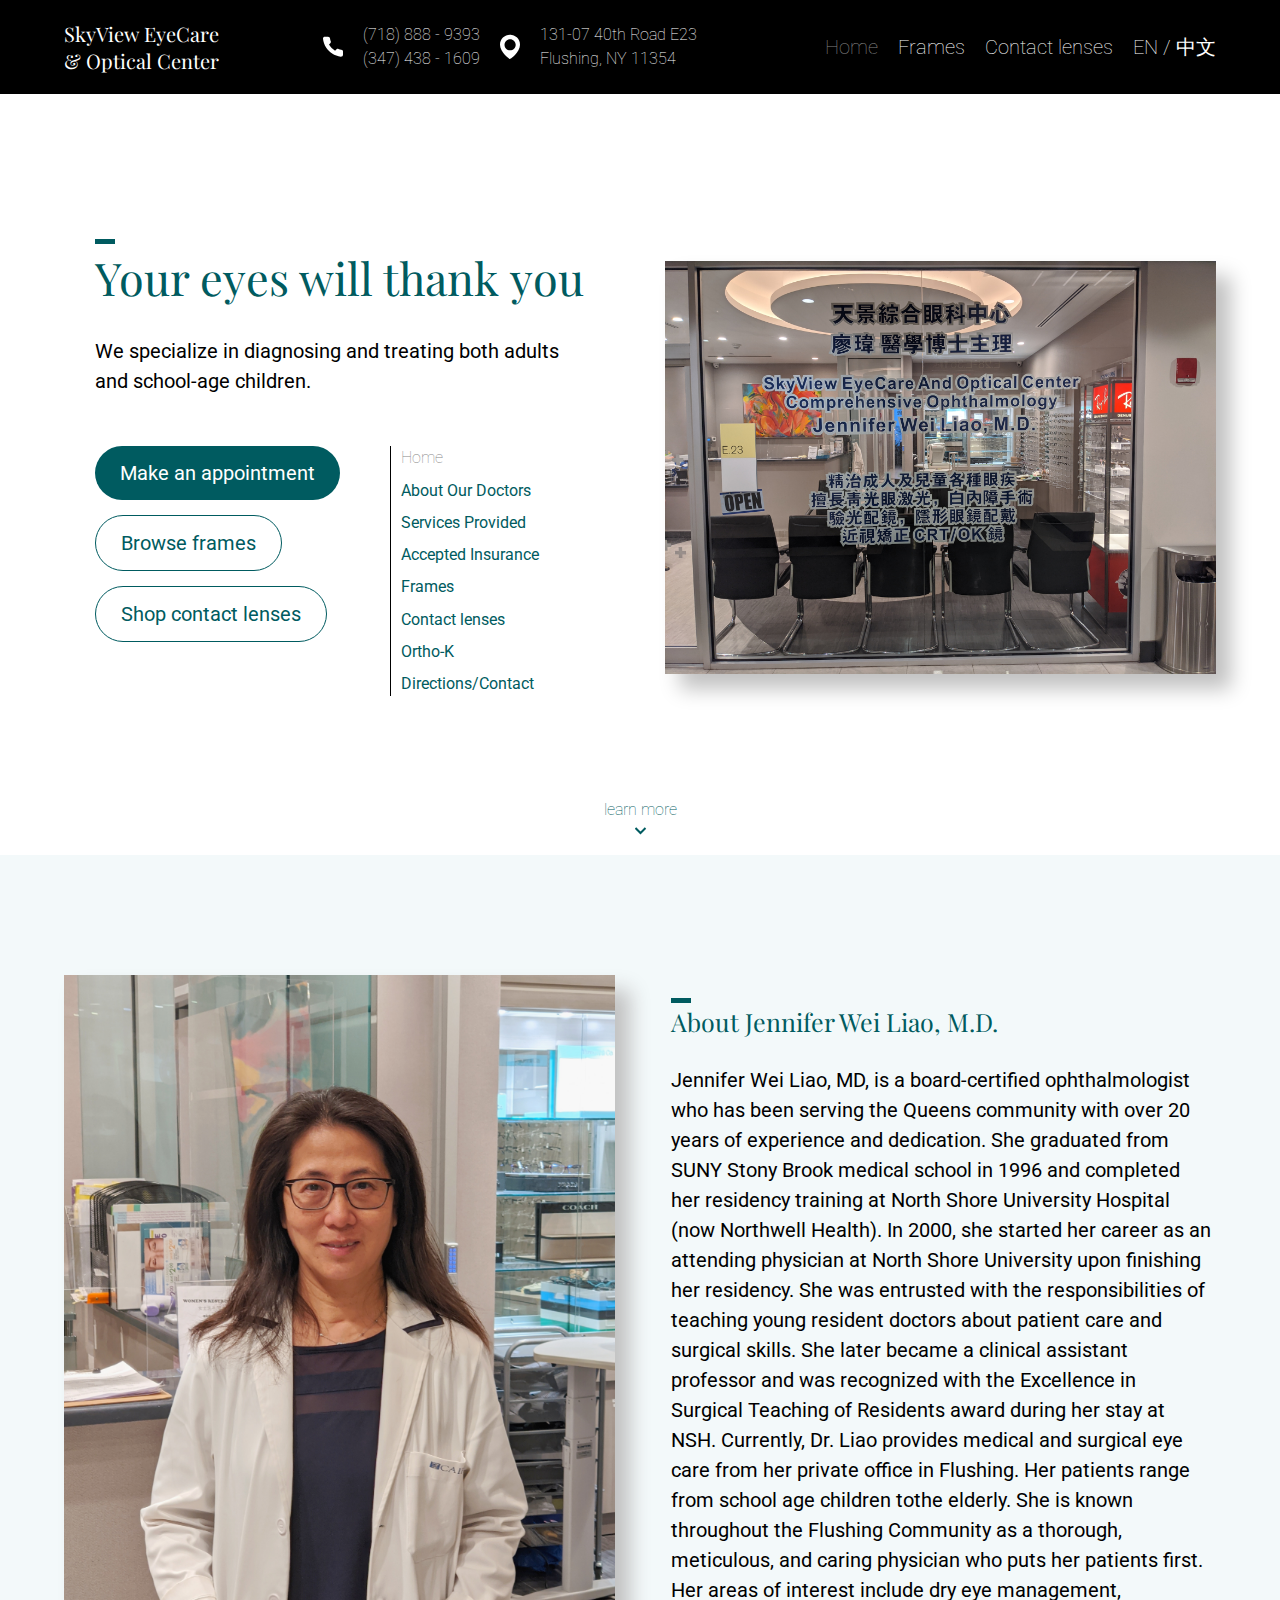
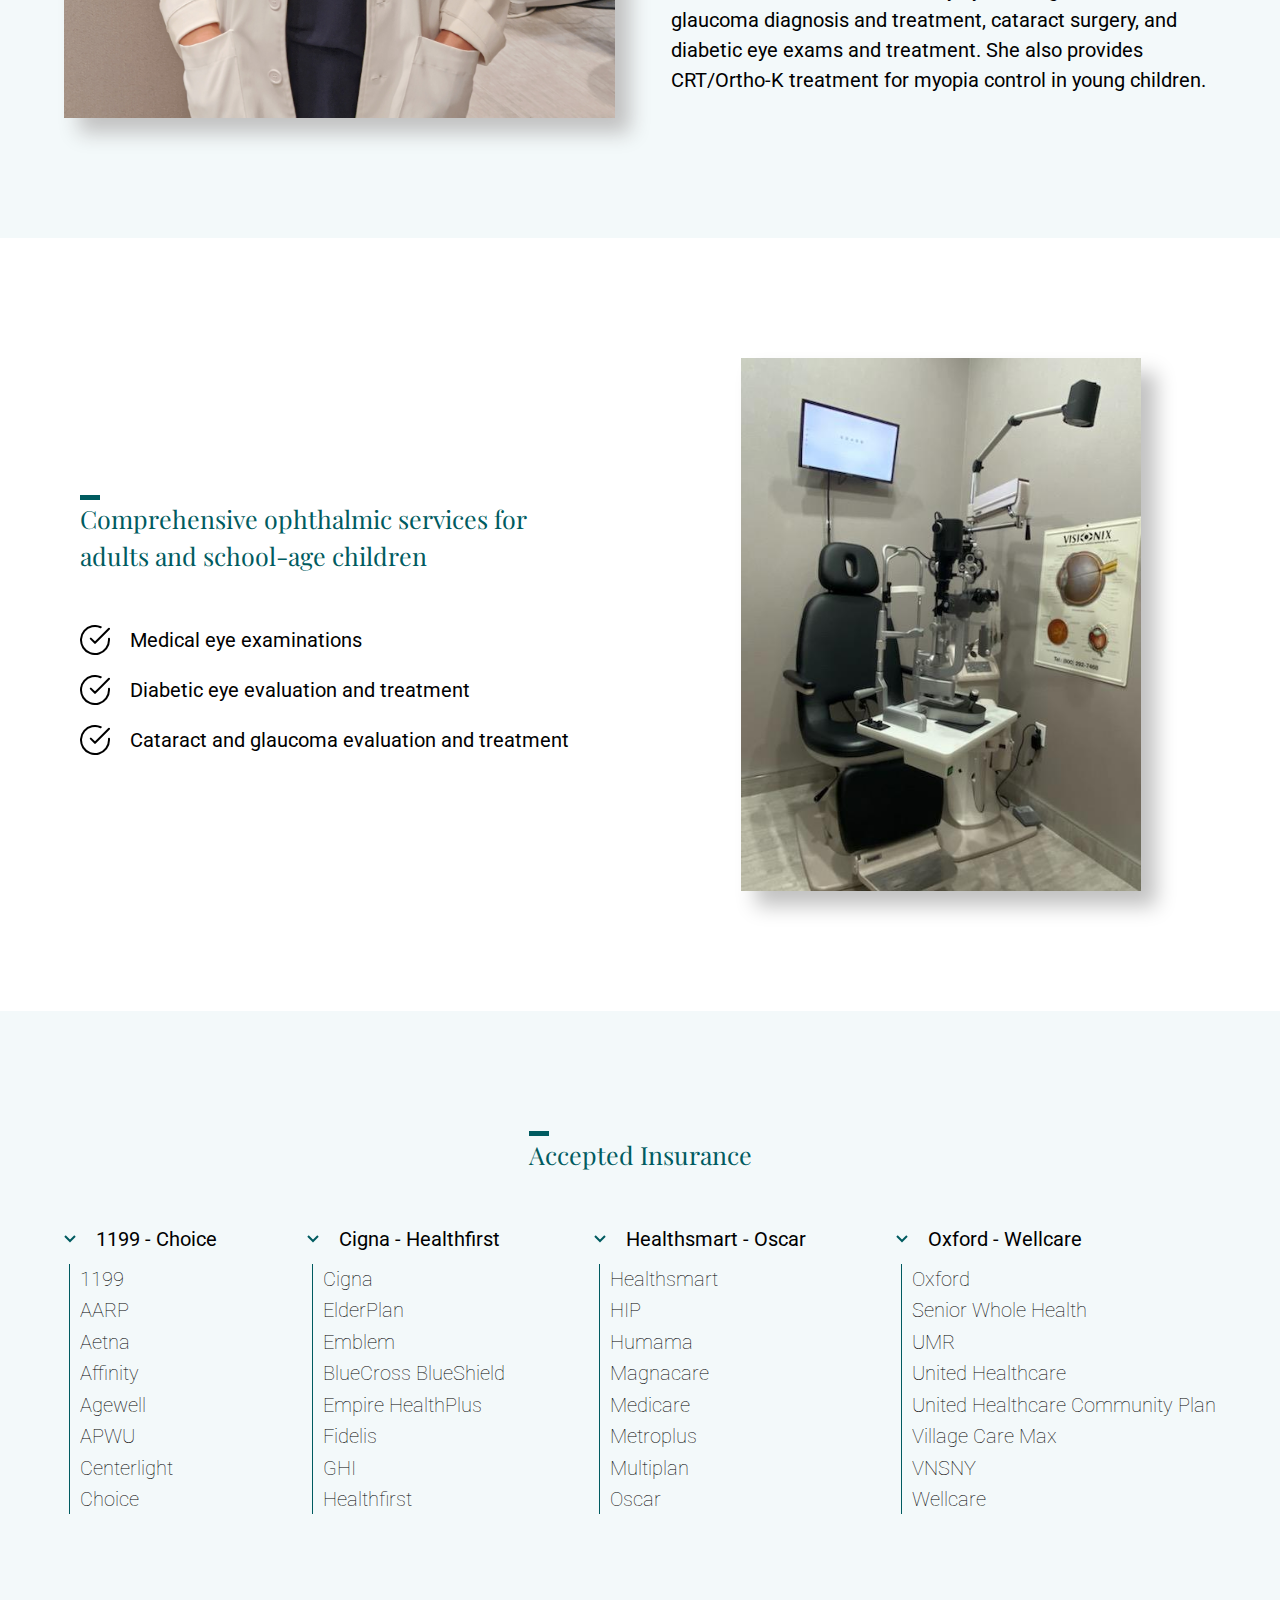
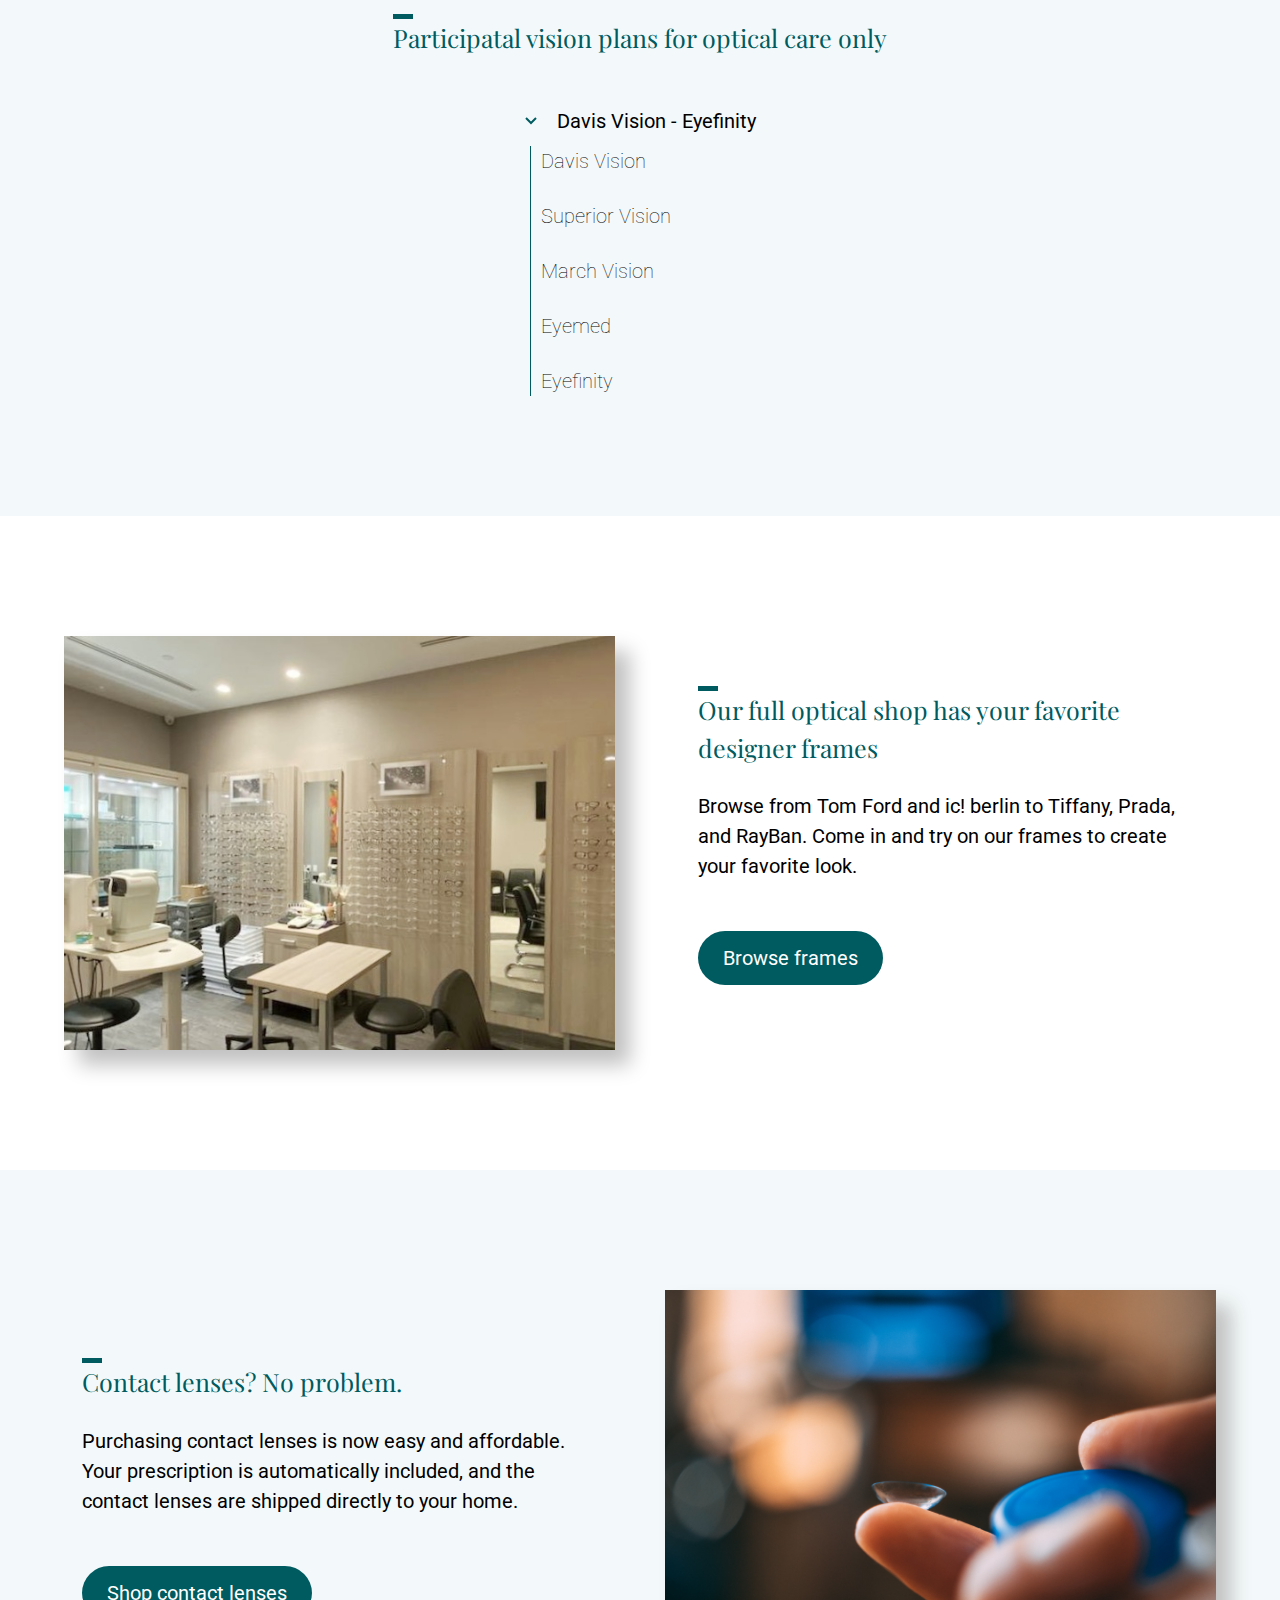
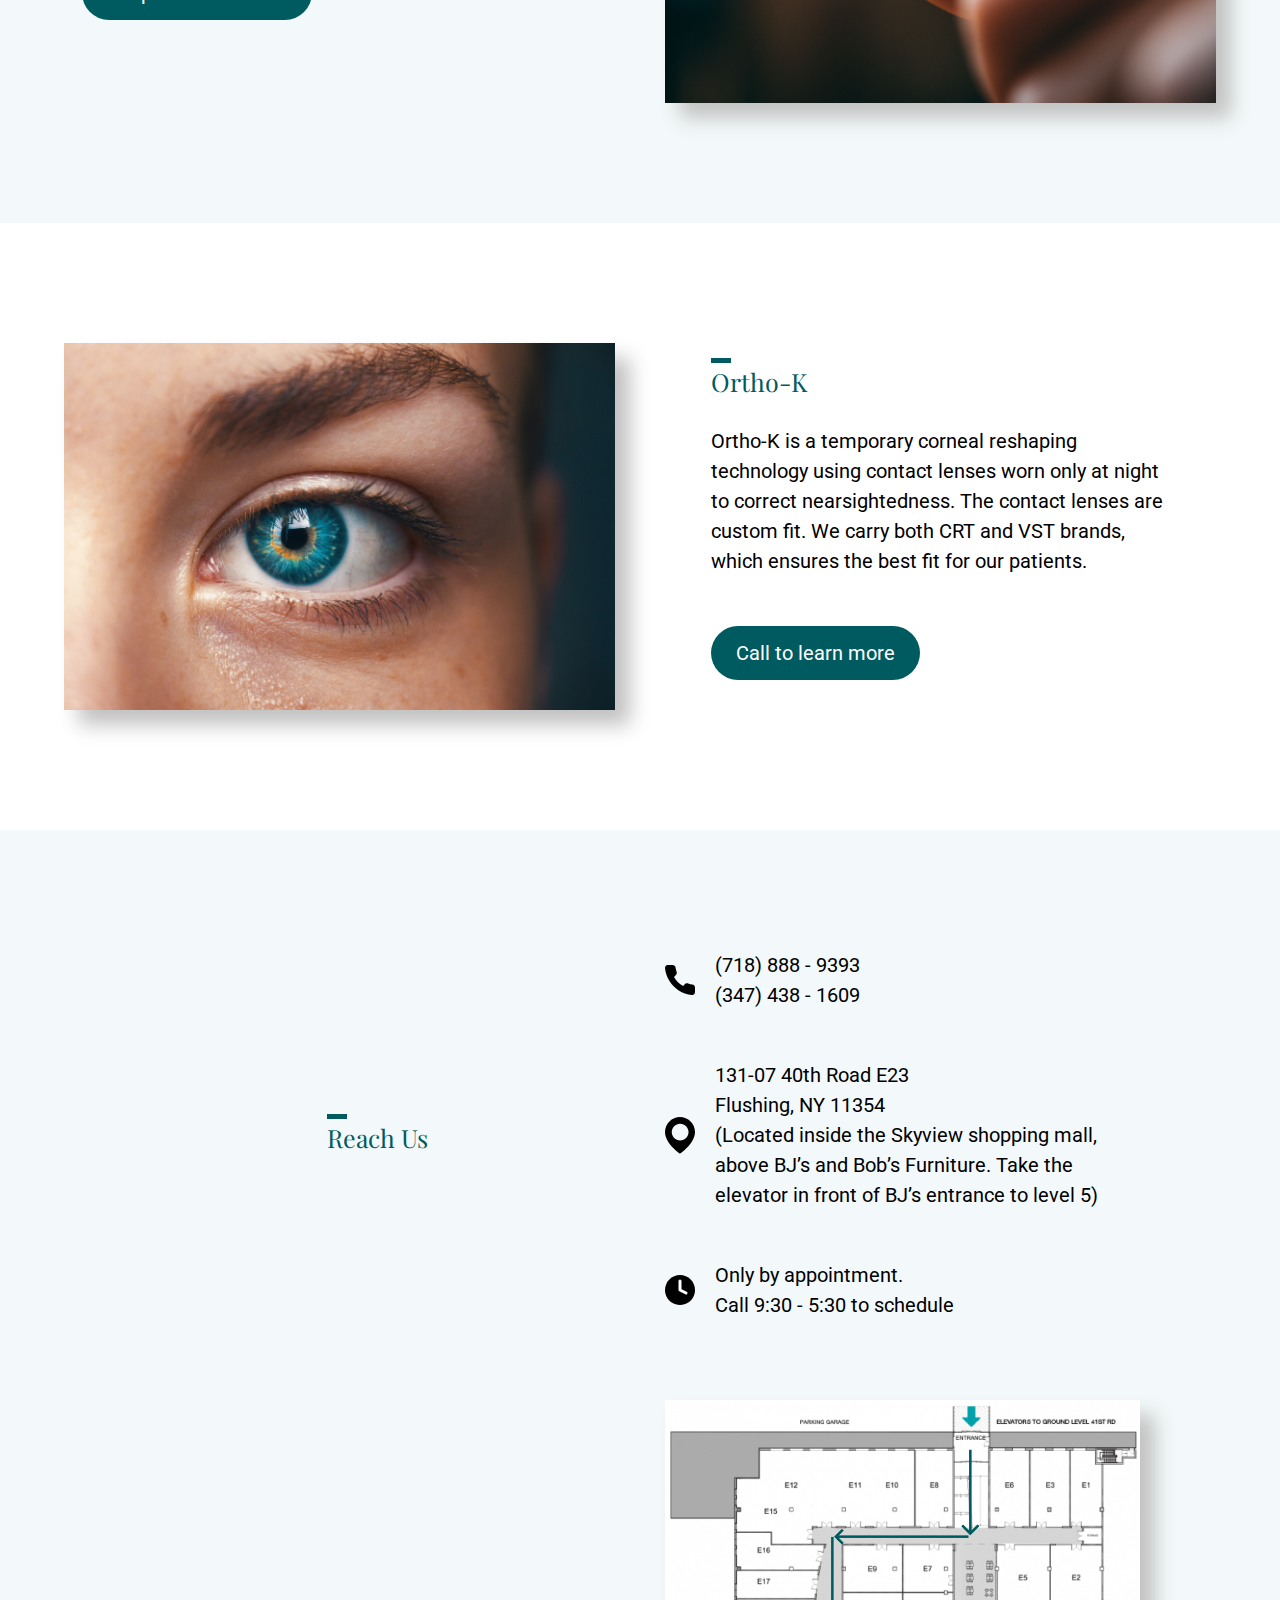
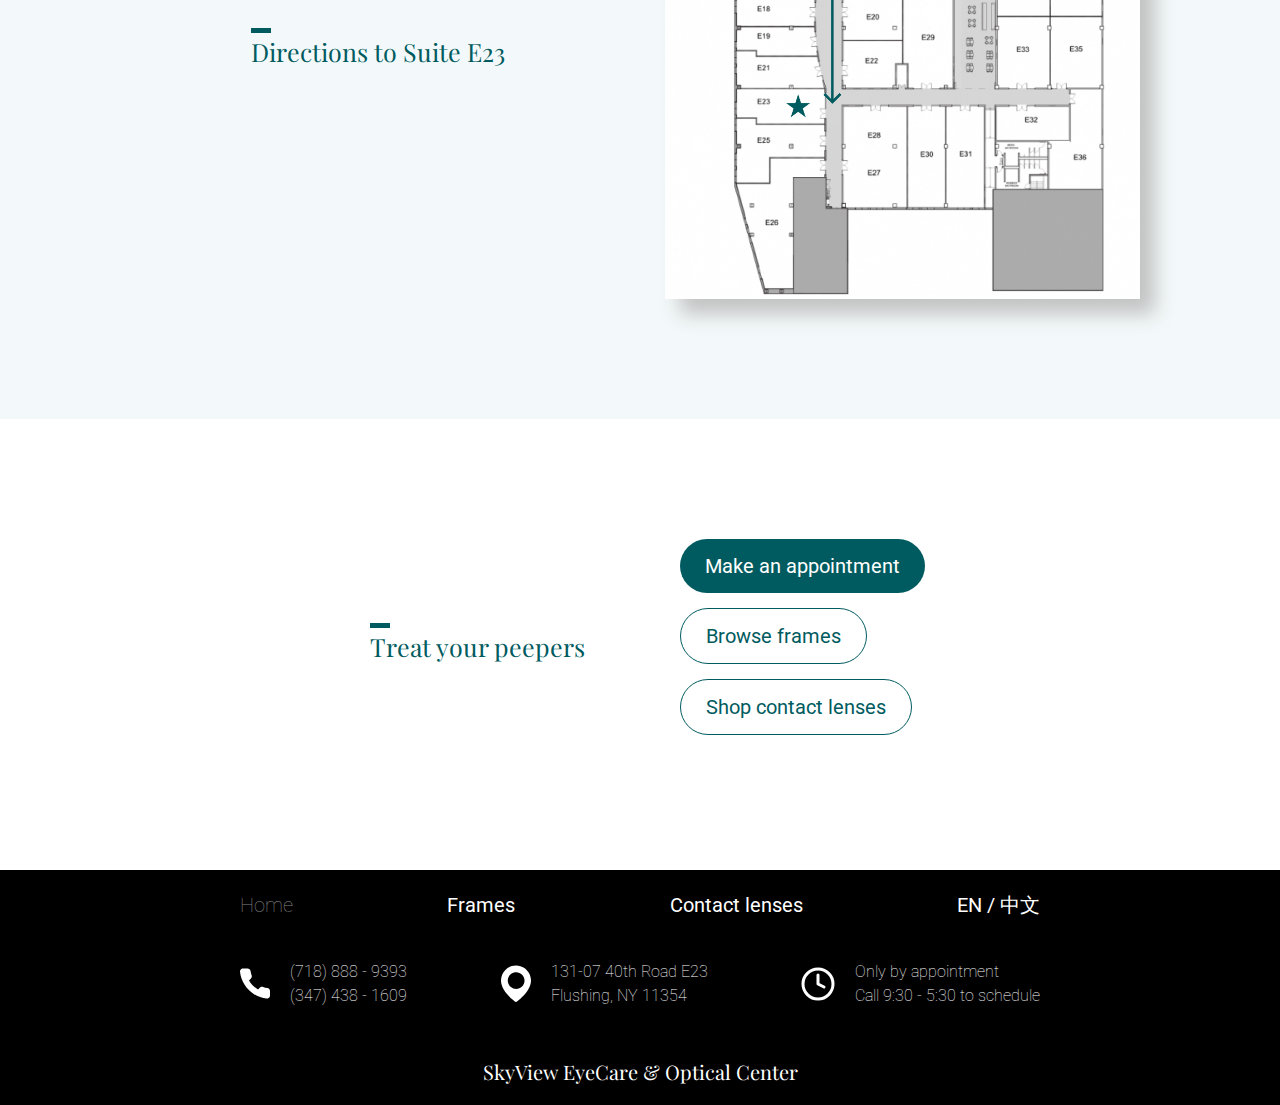
==== index.html @ 1e3073ca "added frames page" ====
<!DOCTYPE html>
<html lang="en" dir="ltr">

<head>
  <meta charset="utf-8">
  <meta name="viewport" content="width=device-width, initial-scale=1.0, shrink-to-fit=no">
  <meta name="format-detection" content="telephone=no">
  <link href="styles.css" rel="stylesheet" type="text/css">
  <link href="index.css" rel="stylesheet" type="text/css">
  <script src="app.js" defer></script>
  <title>SkyView EyeCare & Optical Center - Home</title>
</head>

<body>
  <header>
    <div class="content">
      <a href="index.html" class="logo">SkyView&nbsp;EyeCare &&nbsp;Optical&nbsp;Center</a>
      <div class="burger">
        <div class="line1"></div>
        <div class="line2"></div>
      </div>
      <div class="info">
        <div class="tiny">
          <img src="res/phone_light.svg">
          (718) 888 - 9393<br>(347) 438 - 1609
        </div>
        <div class="tiny">
          <img src="res/location_light.svg">
          131-07 40th Road E23<br>Flushing, NY 11354
        </div>
      </div>
      <nav>
        <a href="#home" class="small active">Home</a>
        <a href="frames.html" class="small">Frames</a>
        <a href="#contactlenses" class="small">Contact lenses</a>
        <a href="#" class="small"><span>EN</span> / <span>中文</span></a>
      </nav>
    </div>
  </header>
  <div class="stretch-wrapper">
    <main>
      <section id="home">
        <div class="content order1">
          <div class="text-content">
            <div class="title large">Your eyes will thank&nbsp;you</div>
            <p class="blurb small">
              We specialize in diagnosing and treating
              both adults and school-age&nbsp;children.
            </p>
            <div class="home-temp-nav-group">
              <div class="btn-group">
                <a href="#" class="dark-btn">Make an appointment</a>
                <a href="#" class="light-btn">Browse frames</a>
                <a href="#" class="light-btn">Shop contact lenses</a>
              </div>
              <aside>
                <div class="aside-links">
                  <a class="tiny active" href="#home">Home</a>
                  <a class="tiny" href="#about">About Our Doctors</a>
                  <a class="tiny" href="#services">Services Provided</a>
                  <a class="tiny" href="#insurance">Accepted Insurance</a>
                  <a class="tiny" href="#frames">Frames</a>
                  <a class="tiny" href="#contactlenses">Contact lenses</a>
                  <a class="tiny" href="#orthok">Ortho-K</a>
                  <a class="tiny" href="#directions">Directions/Contact</a>
                </div>
              </aside>
            </div>
          </div>
          <div class="view-content">
            <img src="res/officefront.jpg" alt="Outside window of office">
          </div>
          <a class="learnmore tiny" href="#about">
            learn more
            <img src="res/downarrow.svg">
          </a>
        </div>
      </section>
      <section id="about">
        <div class="content order2">
          <div class="text-content">
            <div class="title medium">About Jennifer Wei Liao, M.D.</div>
            <p class="blurb small">
              Jennifer Wei Liao, MD, is a board-certified ophthalmologist who has been
              serving the Queens community with over 20 years of experience and dedication.
              She graduated from SUNY Stony Brook medical school in 1996 and completed her
              residency training at North Shore University Hospital (now&nbsp;Northwell&nbsp;Health).
              <span>In 2000, she started her career as an attending physician at North Shore University
              upon finishing her residency. She was entrusted with the responsibilities
              of teaching young resident doctors about patient care and surgical skills.
              She later became a clinical assistant professor and was recognized with
              the Excellence in Surgical Teaching of Residents award during her stay at NSH.
              Currently, Dr. Liao provides medical and surgical eye care from her private
              office in Flushing. Her patients range from school age children tothe elderly.
              She is known throughout the Flushing Community as a thorough, meticulous,
              and caring physician who puts her patients first. Her areas of interest
              include dry eye management, glaucoma diagnosis and treatment, cataract surgery,
              and diabetic eye exams and treatment. She also provides CRT/Ortho-K treatment
              for myopia control in young&nbsp;children.</span>
            </p>
            <div class="btn-group">
              <div class="light-btn"><img src="res/downarrow.svg"></div>
            </div>
          </div>
          <div class="view-content">
            <img src="res/drliao.jpeg" alt="">
          </div>
        </div>
      </section>
      <section id="services">
        <div class="content order1">
          <div class="text-content">
            <div class="title medium">
              Comprehensive ophthalmic services for
              adults and school-age children
            </div>
            <div class="blurb">
              <div class="small"><img src="res/check.svg"><span>Medical eye examinations</span></div>
              <div class="small"><img src="res/check.svg"><span>Diabetic eye evaluation and treatment</span></div>
              <div class="small"><img src="res/check.svg"><span>Cataract and glaucoma evaluation and treatment</span></div>
            </div>
          </div>
          <div class="view-content">
            <img src="res/equipment.jpg">
          </div>
        </div>
      </section>
      <section id="insurance">
        <div class="content">
          <div class="title medium">Accepted Insurance</div>
          <div class="insurance-list">
            <div class="insurance-list-entry">
              <div class="small"><img src="res/downarrow.svg">1199 - Choice</div>
              <div class="insurance-list-wrapper">
                <ul>
                  <li class="small">1199</li>
                  <li class="small">AARP</li>
                  <li class="small">Aetna</li>
                  <li class="small">Affinity</li>
                  <li class="small">Agewell</li>
                  <li class="small">APWU</li>
                  <li class="small">Centerlight</li>
                  <li class="small">Choice</li>
                </ul>
              </div>
            </div>
            <div class="insurance-list-entry">
              <div class="small"><img src="res/downarrow.svg">Cigna - Healthfirst</div>
              <div class="insurance-list-wrapper">
                <ul>
                  <li class="small">Cigna</li>
                  <li class="small">ElderPlan</li>
                  <li class="small">Emblem</li>
                  <li class="small">BlueCross BlueShield</li>
                  <li class="small">Empire HealthPlus</li>
                  <li class="small">Fidelis</li>
                  <li class="small">GHI</li>
                  <li class="small">Healthfirst</li>
                </ul>
              </div>
            </div>
            <div class="insurance-list-entry">
              <div class="small"><img src="res/downarrow.svg">Healthsmart - Oscar</div>
              <div class="insurance-list-wrapper">
                <ul>
                  <li class="small">Healthsmart</li>
                  <li class="small">HIP</li>
                  <li class="small">Humama</li>
                  <li class="small">Magnacare</li>
                  <li class="small">Medicare</li>
                  <li class="small">Metroplus</li>
                  <li class="small">Multiplan</li>
                  <li class="small">Oscar</li>
                </ul>
              </div>
            </div>
            <div class="insurance-list-entry">
              <div class="small"><img src="res/downarrow.svg">Oxford - Wellcare</div>
              <div class="insurance-list-wrapper">
                <ul>
                  <li class="small">Oxford</li>
                  <li class="small">Senior Whole Health</li>
                  <li class="small">UMR</li>
                  <li class="small">United Healthcare</li>
                  <li class="small">United Healthcare Community Plan</li>
                  <li class="small">Village Care Max</li>
                  <li class="small">VNSNY</li>
                  <li class="small">Wellcare</li>
                </ul>
              </div>
            </div>
          </div>
          <div class="title medium">Participatal vision plans for optical care only</div>
          <div class="insurance-list optical">
            <div class="insurance-list-entry">
              <div class="small"><img src="res/downarrow.svg">Davis Vision - Eyefinity</div>
              <div class="insurance-list-wrapper">
                <ul>
                  <li class="small">Davis Vision</li>
                  <li class="small">Superior Vision</li>
                  <li class="small">March Vision</li>
                  <li class="small">Eyemed</li>
                  <li class="small">Eyefinity</li>
                </ul>
              </div>
            </div>
          </div>
        </div>
      </section>
      <section id="frames">
        <div class="content order2">
          <div class="text-content">
            <div class="title medium">
              Our full optical shop has your
              favorite designer frames
            </div>
            <p class="blurb small">
              Browse from Tom Ford and ic! berlin to Tiffany,
              Prada, and RayBan. Come in and try on our frames
              to create your favorite&nbsp;look.
            </p>
            <div class="btn-group">
              <div class="dark-btn">Browse frames</div>
            </div>
          </div>
          <div class="view-content">
            <img src="res/frames.jpeg">
          </div>
        </div>
      </section>
      <section id="contactlenses">
        <div class="content order1">
          <div class="text-content">
            <div class="title medium">
              Contact lenses? No problem.
            </div>
            <p class="blurb small">
              Purchasing contact lenses is now easy and affordable.
              Your prescription is automatically included, and the
              contact lenses are shipped directly to your&nbsp;home.
            </p>
            <div class="btn-group">
              <div class="dark-btn">Shop contact lenses</div>
            </div>
          </div>
          <div class="view-content">
            <img src="res/contactlenses.jpg">
          </div>
        </div>
      </section>
      <section id="orthok">
        <div class="content order2">
          <div class="text-content">
            <div class="title medium">Ortho-K</div>
            <p class="blurb small">
              Ortho-K is a temporary corneal reshaping technology
              using contact lenses worn only at night to correct
              nearsightedness. The contact lenses are custom fit.
              We carry both CRT and VST brands, which ensures the
              best fit for our&nbsp;patients.
            </p>
            <div class="btn-group">
              <div class="dark-btn">Call to learn more</div>
            </div>
          </div>
          <div class="view-content">
            <img src="res/orthok.jpg">
          </div>
        </div>
      </section>
      <section id="directions">
        <div class="content order1">
          <div class="text-content">
            <div class="title medium">Reach Us</div>
          </div>
          <div class="view-content">
            <div class="small">
              <img src="res/phone_dark.svg">
              (718) 888 - 9393<br>(347) 438 - 1609
            </div>
            <div class="small">
              <img src="res/location_dark.svg">
              131-07 40th Road E23 <br>
              Flushing, NY 11354 <br>
              (Located inside the Skyview shopping mall,
              above BJ’s and Bob’s Furniture. Take the
              elevator in front of BJ’s entrance to level 5)
            </div>
            <div class="small">
              <img src="res/clock_dark.svg">
                Only by appointment. <br>
                Call 9:30 - 5:30 to schedule
            </div>
          </div>
        </div>
        <div class="content">
          <div class="text-content">
            <div class="title medium">Directions to Suite E23</div>
          </div>
          <div class="view-content">
            <img src="res/directions.jpg">
          </div>
        </div>
      </section>
      <section id="end">
        <div class="content order1">
          <div class="text-content">
            <div class="title medium">Treat your peepers</div>
          </div>
          <div class="view-content">
            <div class="btn-group">
              <a href="#" class="dark-btn">Make an appointment</a>
              <a href="#" class="light-btn">Browse frames</a>
              <a href="#" class="light-btn">Shop contact lenses</a>
            </div>
          </div>
        </div>
      </section>
    </main>
    <footer>
      <div class="content">
        <div class="footer-links">
          <a href="#home" class="small active">Home</a>
          <a href="#frames" class="small">Frames</a>
          <a href="#contactlenses" class="small">Contact lenses</a>
          <a href="#" class="small"><span>EN</span> / <span>中文</span></a>
        </div>
        <div class="footer-info">
          <div class="tiny">
            <img src="res/phone_light.svg">
            (718) 888 - 9393<br>(347) 438 - 1609
          </div>
          <div class="tiny">
            <img src="res/location_light.svg">
            131-07 40th Road E23<br>Flushing, NY 11354
          </div>
          <div class="tiny">
            <img src="res/clock_light.svg">
            Only by appointment<br>Call 9:30 - 5:30 to schedule
          </div>
        </div>
        <a href="index.html" class="logo">SkyView&nbsp;EyeCare &&nbsp;Optical&nbsp;Center</a>
      </div>
    </footer>
  </div>
</body>

</html>
---- styles.css ----
@import url("https://fonts.googleapis.com/css2?family=Playfair+Display&family=Roboto:wght@300;400;500&display=swap");
* {
  margin: 0;
  padding: 0;
  box-sizing: border-box;
}

body,
html {
  width: 100%;
  height: 100%;
  min-width: 100%;
  min-height: 100%;
  scroll-behavior: smooth;
}

body {
  opacity: 0;
}

.stretch-wrapper {
  height: 100%;
  display: grid;
  grid-template-rows: 1fr auto;
}

.large {
  font-family: "Playfair Display", serif;
  font-weight: lighter;
  color: #005B60;
  line-height: 150%;
  font-size: 45px;
}

.medium {
  font-family: "Playfair Display", serif;
  font-weight: lighter;
  color: #005B60;
  line-height: 150%;
  font-size: 25px;
}

.small {
  font-family: "Roboto", sans-serif;
  font-size: 20px;
  font-weight: normal;
  line-height: 150%;
}

.tiny {
  font-family: "Roboto", sans-serif;
  font-weight: lighter;
  font-size: 16px;
  line-height: 150%;
}

.title::before {
  content: "";
  display: block;
  width: 20px;
  height: 5px;
  background: #005B60;
}

img {
  user-select: none;
}

a {
  text-decoration: none;
  font-family: "Roboto", sans-serif;
  font-size: 20px;
}

li {
  list-style-type: none;
}

.active {
  cursor: default !important;
  color: #868686 !important;
  font-weight: lighter !important;
}

.dark-btn, .light-btn {
  user-select: none;
  cursor: pointer;
  padding: 15px 25px;
  margin-bottom: 15px;
  font-family: "Roboto", sans-serif;
  border-radius: 30px;
  font-size: 20px;
  display: flex;
  width: max-content;
}

.dark-btn {
  background: #005B60;
  color: white;
}

.light-btn {
  border: 1px solid #005B60;
  color: #005B60;
}

.logo {
  font-family: "Playfair Display", serif;
  font-weight: lighter;
  color: white;
  font-size: 20px;
  max-width: 80%;
}

.content {
  width: 90%;
}

header {
  z-index: 99;
  position: fixed;
  background: black;
  width: 100%;
  display: flex;
  min-height: 80px;
  justify-content: center;
  align-items: center;
}
header .content {
  display: flex;
  justify-content: space-between;
  align-items: center;
  padding: 20px 0;
}
header .burger {
  z-index: 2;
}
header .burger .line1 {
  transform: translateY(-200%);
  width: 25px;
  height: 2px;
  background: white;
}
header .burger .line2 {
  transform: translateY(200%);
  width: 25px;
  height: 2px;
  background: white;
}
header .info {
  display: none;
}
header nav {
  z-index: 1;
  background: #005B60;
  position: fixed;
  top: 0;
  left: 0;
  width: 100%;
  height: 100%;
  display: none;
  flex-direction: column;
  justify-content: center;
}
header nav a.small {
  font-weight: lighter;
  color: white;
  font-size: min(10vw, 60px);
  display: block;
  text-align: left;
  margin-left: 10%;
  opacity: 0;
}
header nav.open {
  display: flex;
}
header nav.open a.small {
  animation: fadeIn 500ms ease-out forwards;
}
header nav.open a.small:nth-child(1) {
  animation-delay: 0;
}
header nav.open a.small:nth-child(2) {
  animation-delay: 100ms;
}
header nav.open a.small:nth-child(3) {
  animation-delay: 200ms;
}
header nav.open a.small:nth-child(4) {
  animation-delay: 300ms;
}
header nav.open a.small:nth-child(5) {
  animation-delay: 400ms;
}

@keyframes fadeIn {
  0% {
    opacity: 0;
  }
  100% {
    opacity: 1;
  }
}
main {
  display: flex;
  flex-direction: column;
  width: 100%;
}
main .content {
  max-width: 1400px;
}
main section {
  position: relative;
  display: flex;
  flex-direction: column;
  justify-content: center;
  align-items: center;
  padding: 120px 0;
}
main section:nth-child(1) {
  padding-top: 200px;
}
main .text-content {
  display: inline-block;
}
main .text-content .medium {
  display: inline-block;
}
main .text-content .blurb {
  margin-top: 25px;
}
main .text-content .btn-group {
  margin-top: 50px;
}
main .view-content {
  margin-top: 100px;
  width: 100%;
}
main .view-content img {
  width: 100%;
  max-width: 600px;
}
main .view-content > img {
  filter: drop-shadow(15px 15px 10px #c1c1c1);
}
main section:nth-child(even) {
  background: #F3F9FA;
}

footer {
  background: black;
  display: flex;
  flex-direction: column;
  justify-content: center;
  align-items: center;
  padding: 20px 0;
}
footer .content {
  max-width: 800px;
  display: flex;
  flex-direction: column;
  justify-content: center;
}
footer .footer-links {
  width: 100%;
  display: grid;
  grid-template-columns: 1fr 1fr;
  grid-template-rows: 1fr 1fr;
  grid-row-gap: 10px;
}
footer .footer-links a {
  color: white;
}
footer .footer-info {
  width: 100%;
  margin: 40px 0;
}
footer .footer-info .tiny {
  color: white;
  display: flex;
}
footer .footer-info .tiny img {
  margin-right: 20px;
}
footer .footer-info .tiny:nth-child(2) {
  margin: 20px 0;
}
footer .logo {
  margin-top: 10px;
}

@media screen and (max-width: 819px) {
  body.open {
    overflow: hidden;
  }
}
@media screen and (min-width: 820px) {
  header .burger {
    display: none;
  }
  header nav {
    display: flex !important;
    position: static;
    background: none;
    flex-direction: row;
    justify-content: flex-end;
    width: auto;
  }
  header nav a.small {
    font-size: 20px;
    display: inline-block;
    margin-left: 20px;
    opacity: 1;
  }
}
@media screen and (min-width: 950px) {
  footer .content {
    width: 100%;
    align-items: center;
  }
  footer .footer-links {
    display: flex;
    justify-content: space-between;
  }
  footer .footer-info {
    display: flex;
    justify-content: space-between;
  }
  footer .footer-info .tiny:nth-child(2) {
    margin: 0 20px;
  }
  footer .logo {
    text-align: center;
  }
}
@media screen and (min-width: 1200px) {
  header .logo {
    max-width: 150px;
  }
  header .info {
    display: flex;
  }
  header .info .tiny {
    color: white;
    display: flex;
  }
  header .info .tiny img {
    margin-right: 20px;
    width: 20px;
  }
  header .info .tiny:nth-child(1) {
    margin-right: 20px;
  }
}
@media screen and (min-width: 1402px) {
  header .logo {
    max-width: none;
  }
}
@media screen and (min-width: 1402px) {
  section {
    padding-left: 160px !important;
    padding-right: 160px !important;
  }

  main .content {
    width: 95%;
  }
}

/*# sourceMappingURL=styles.css.map */
---- index.css ----
aside {
  display: flex;
  align-items: center;
}
aside::before {
  content: "";
  display: block;
  height: 250px;
  width: 1px;
  background: black;
  margin-right: 10px;
}
aside .aside-links {
  height: 250px;
  display: flex;
  justify-content: space-between;
  flex-direction: column;
}
aside .aside-links a {
  display: block;
  color: #005B60;
  font-weight: normal;
}

section#home {
  min-height: 95vh;
}
section#home .text-content {
  max-width: 490px;
}
section#home aside {
  margin-top: 50px;
}
section#home .learnmore {
  display: none;
}

section#about .text-content {
  max-width: 540px;
}
section#about .btn-group .light-btn img {
  margin-right: 20px;
  transition: transform 200ms ease-out;
}
section#about .btn-group .light-btn::after {
  content: "Show more";
}
section#about .blurb span {
  display: none;
}
section#about .text-content.open .btn-group .light-btn::after {
  content: "Show less";
}
section#about .text-content.open .blurb span {
  display: inline;
}
section#about .text-content.open .btn-group .light-btn img {
  transform: rotate(180deg);
}

section#services .text-content {
  max-width: 520px;
}
section#services .view-content img {
  max-width: 400px;
}
section#services .blurb {
  margin-top: 50px;
}
section#services .blurb .small {
  display: flex;
  align-items: center;
}
section#services .blurb .small img {
  margin-right: 20px;
}
section#services .blurb .small:nth-child(2) {
  margin: 20px 0;
}

section#insurance .insurance-list {
  margin-top: 25px;
}
section#insurance .insurance-list:nth-child(2) {
  margin-bottom: 50px;
}
section#insurance .insurance-list-entry > .small {
  display: flex;
  align-items: center;
  cursor: pointer;
}
section#insurance .insurance-list-entry > .small img {
  margin-right: 20px;
  transition: transform 200ms ease-out;
}
section#insurance .insurance-list-entry .insurance-list-wrapper {
  margin-top: 10px;
  display: flex;
  align-items: flex-start;
}
section#insurance .insurance-list-entry .insurance-list-wrapper::before {
  content: "";
  display: block;
  height: 0;
  transform: scaleY(0);
  transform-origin: top;
  width: 1px;
  background: #005B60;
  margin-right: 10px;
  margin-left: 5px;
  transition: transform 300ms ease-in-out 100ms;
}
section#insurance .insurance-list-entry .insurance-list-wrapper ul {
  display: flex;
  flex-direction: column;
  justify-content: space-between;
  overflow: hidden;
  height: 0;
  transition: height 200ms ease-out;
}
section#insurance .insurance-list-entry .insurance-list-wrapper ul > .small {
  font-weight: lighter;
}
section#insurance .insurance-list-entry.open > .small img {
  transform: rotate(180deg);
}
section#insurance .insurance-list-entry.open .insurance-list-wrapper::before {
  height: 250px;
  transform: scaleY(1);
}
section#insurance .insurance-list-entry.open .insurance-list-wrapper ul {
  height: 250px;
  margin-bottom: 20px;
}
section#insurance .insurance-list.optical .insurance-list-entry.open .insurance-list-wrapper::before, section#insurance .insurance-list.optical .insurance-list-entry.open .insurance-list-wrapper ul {
  height: 175px;
}

section#frames .text-content {
  max-width: 485px;
}

section#contactlenses .text-content {
  max-width: 515px;
}

section#orthok .text-content {
  max-width: 460px;
}

section#directions .content {
  max-width: 1000px;
}
section#directions .content:nth-child(1) {
  margin-bottom: 80px;
}
section#directions .content:nth-child(1) .view-content .small {
  display: flex;
  align-items: center;
  max-width: 435px;
}
section#directions .content:nth-child(1) .view-content .small img {
  margin-right: 20px;
}
section#directions .content:nth-child(1) .view-content .small:nth-child(2) {
  margin: 50px 0;
}
section#directions .content:nth-child(1) img {
  width: 30px;
}

section#end .content {
  max-width: 600px;
}
section#end .content .title {
  white-space: nowrap;
}

@media screen and (min-width: 515px) {
  .home-temp-nav-group {
    display: flex;
  }

  aside {
    margin-left: 50px;
  }
}
@media screen and (min-width: 1200px) {
  .order1 .text-content {
    order: 1;
  }
  .order1 .view-content {
    order: 2;
  }

  .order2 .text-content {
    order: 2;
  }
  .order2 .view-content {
    order: 1;
  }

  main .content {
    display: grid;
    grid-template-columns: 1fr 1fr;
    align-items: center;
    justify-items: center;
    grid-column-gap: 50px;
  }
  main .view-content {
    margin-top: 0;
    display: flex;
    justify-content: center;
  }

  section#home .learnmore {
    position: absolute;
    bottom: 20px;
    left: 50%;
    color: #005B60;
    transform: translateX(-50%);
    display: flex;
    flex-direction: column;
    justify-content: center;
    align-items: center;
  }
  section#home .learnmore img {
    margin-top: 5px;
  }

  section#about p.blurb span {
    display: inline;
  }
  section#about .btn-group {
    display: none;
  }

  section#insurance .content {
    display: flex;
    flex-direction: column;
    align-items: center;
  }
  section#insurance .content .insurance-list {
    display: flex;
    width: 100%;
    justify-content: space-between;
    margin-top: 50px;
  }
  section#insurance .content .insurance-list:nth-child(2) {
    margin-bottom: 100px;
  }
  section#insurance .content .insurance-list.optical {
    justify-content: center;
  }
  section#insurance .content .insurance-list-entry > .small {
    cursor: default;
    pointer-events: none;
  }
  section#insurance .content .insurance-list-entry .insurance-list-wrapper::before {
    height: 250px;
    transform: scaleY(1);
  }
  section#insurance .content .insurance-list-entry .insurance-list-wrapper ul {
    height: 250px;
  }

  section#directions .view-content {
    flex-direction: column;
  }

  section#end .view-content {
    display: flex;
    justify-content: center;
  }
}
@media screen and (min-width: 1402px) {
  aside {
    z-index: 98;
    position: fixed;
    top: 50%;
    right: 5px;
    transform: translateY(-50%);
  }
  aside::before {
    order: 2;
    margin-left: 10px;
    margin-right: 0;
  }
  aside .aside-links {
    align-items: flex-end;
  }
}

/*# sourceMappingURL=index.css.map */
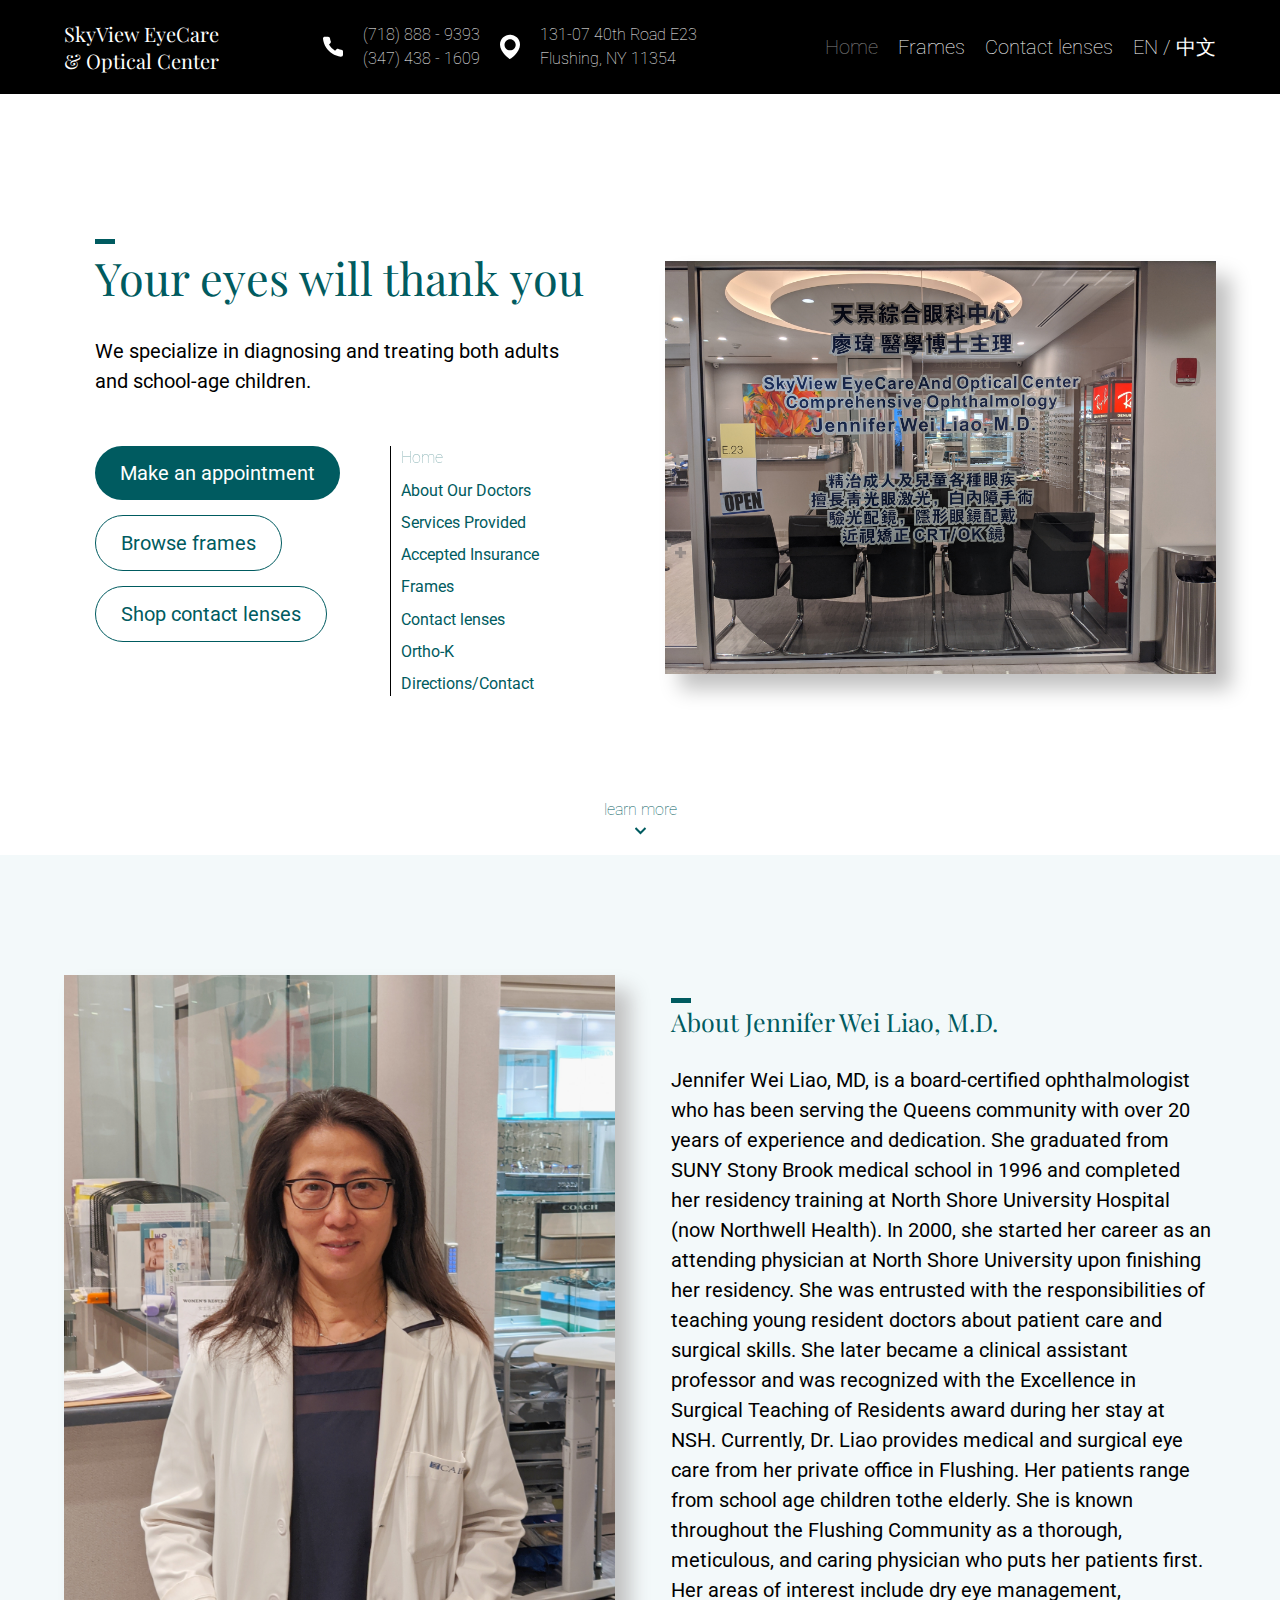
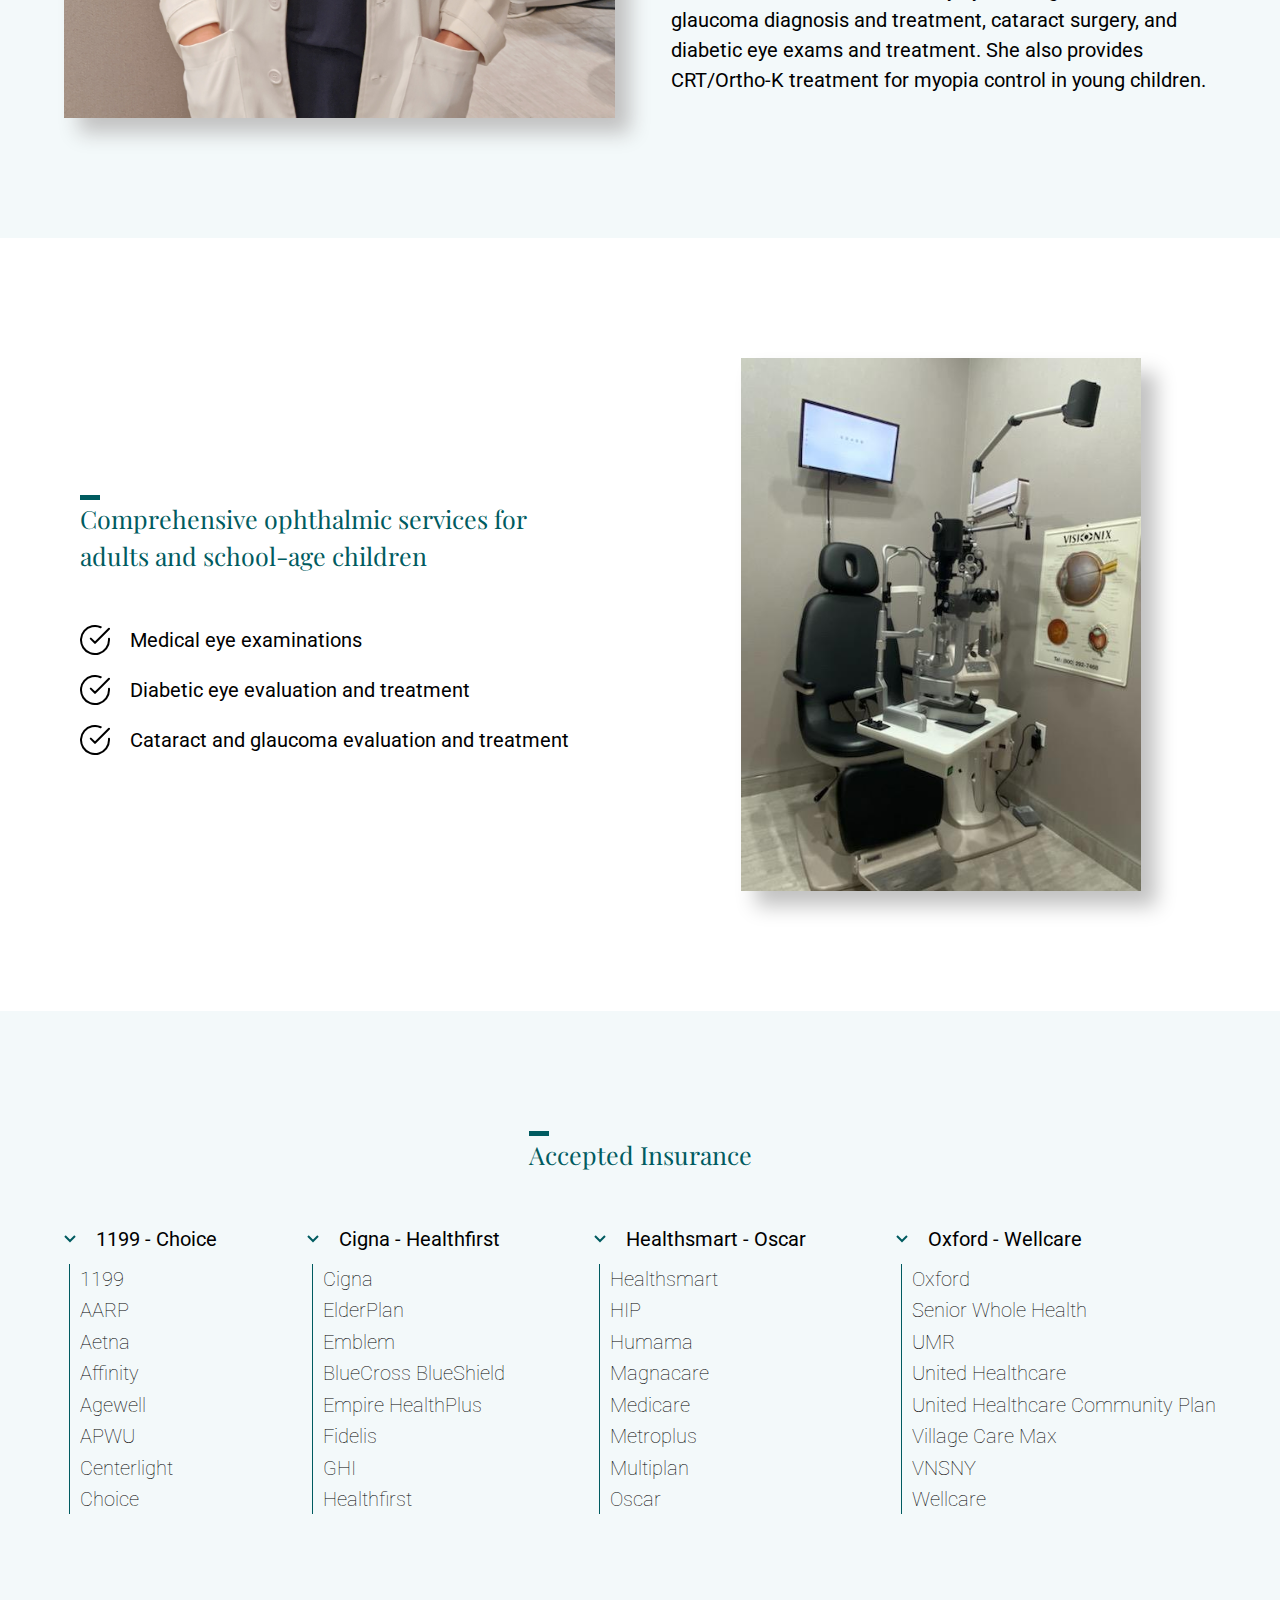
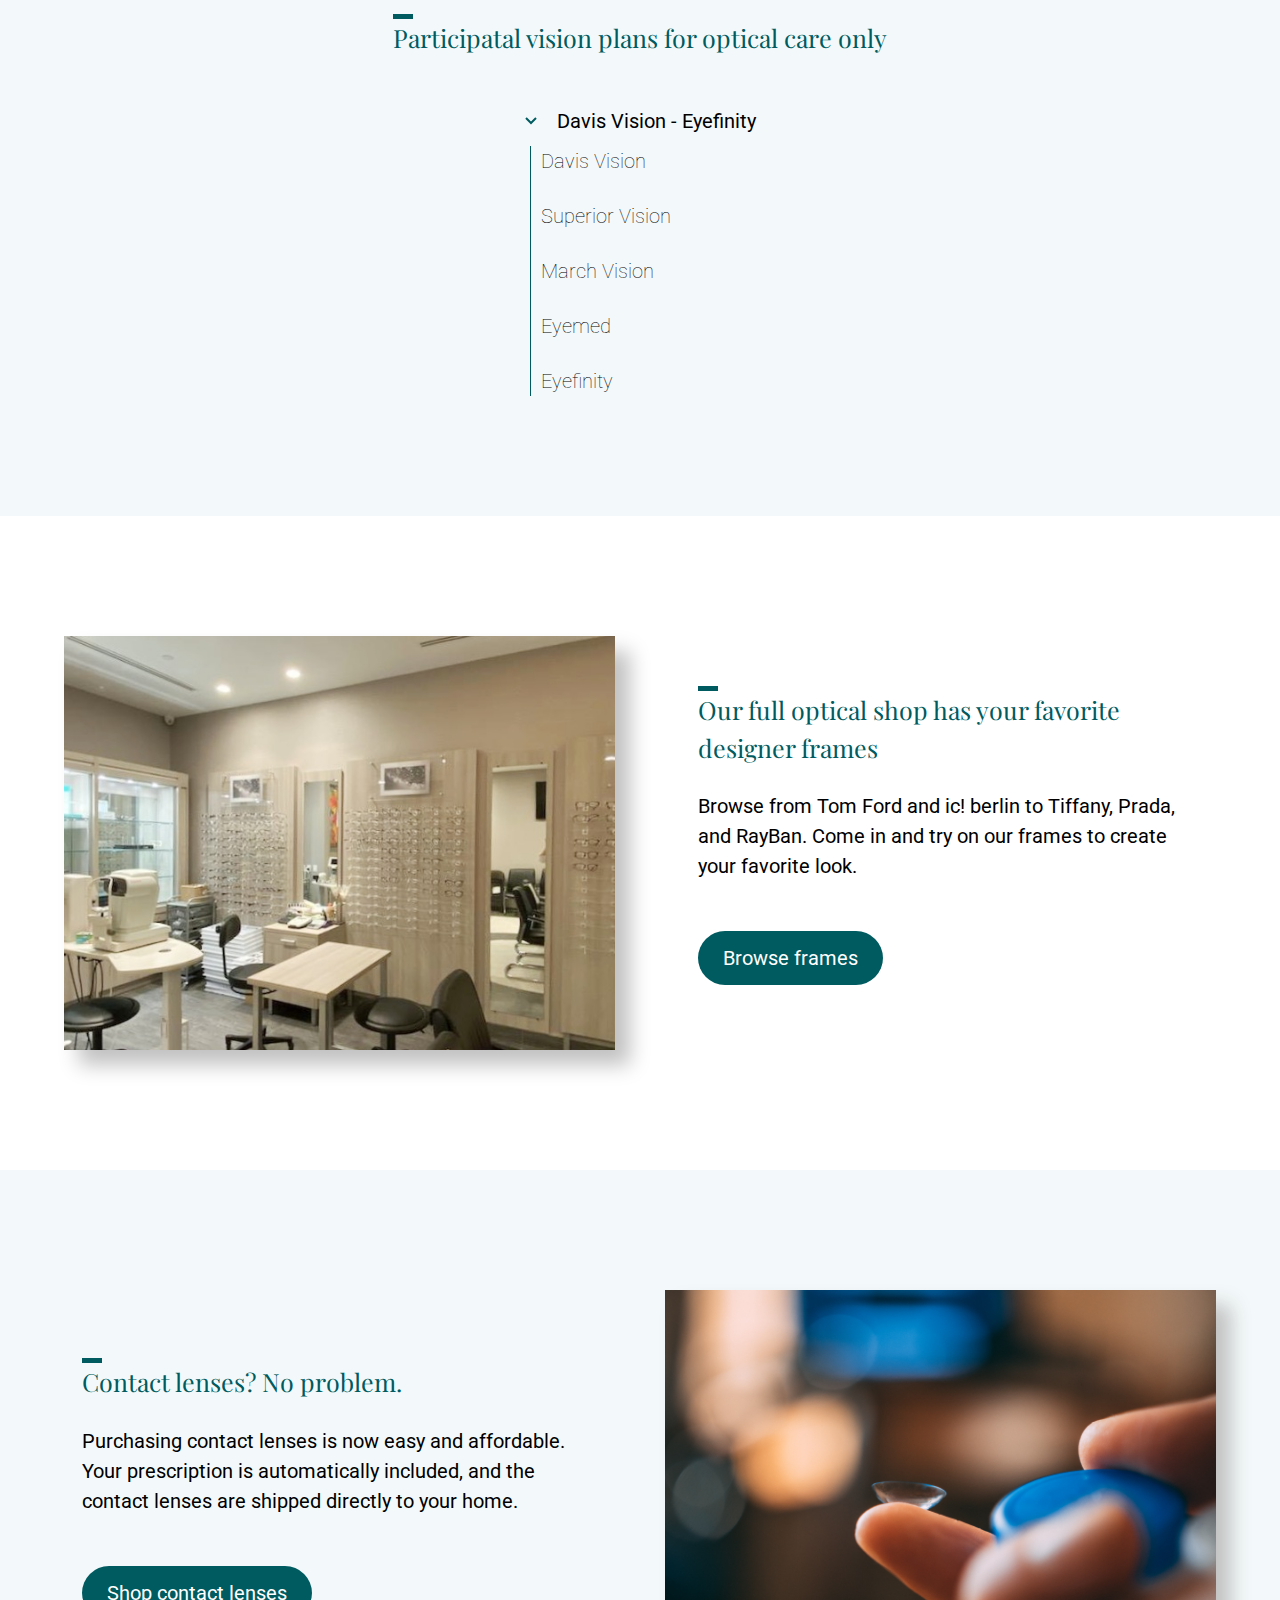
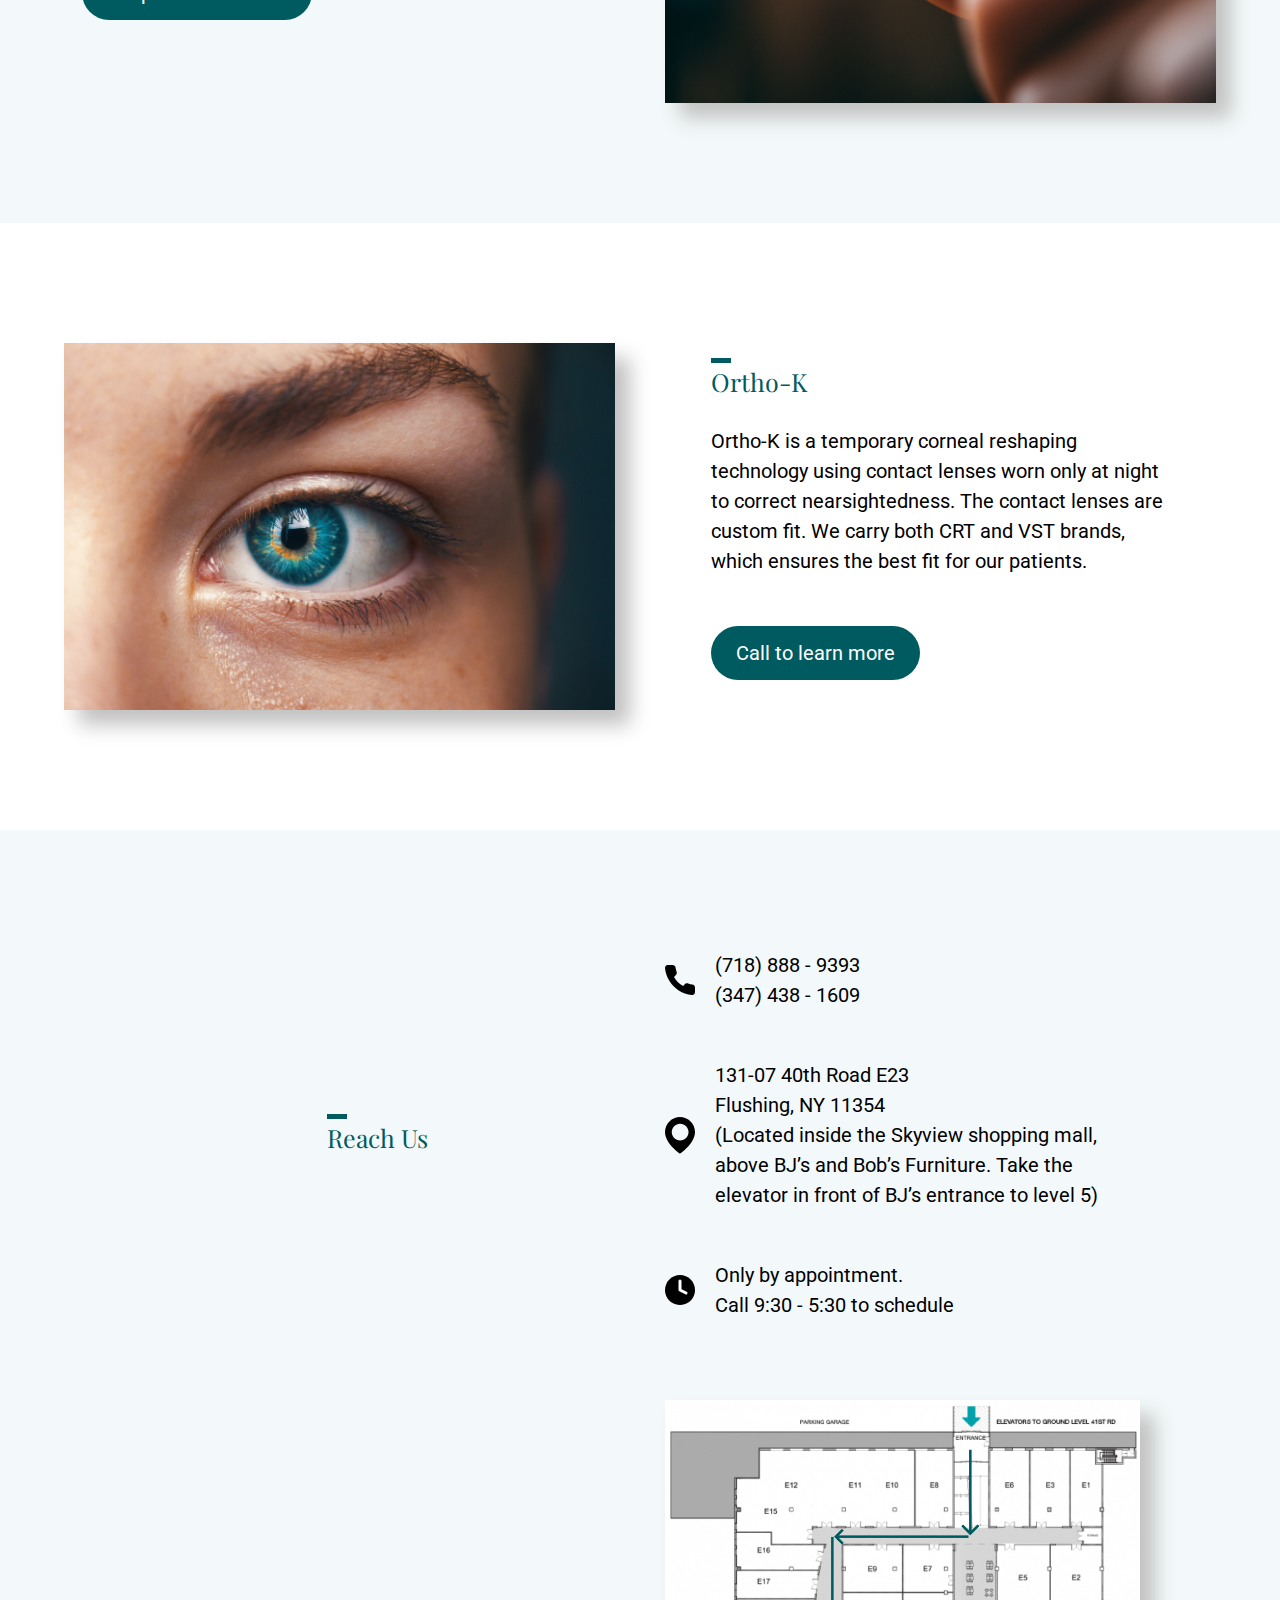
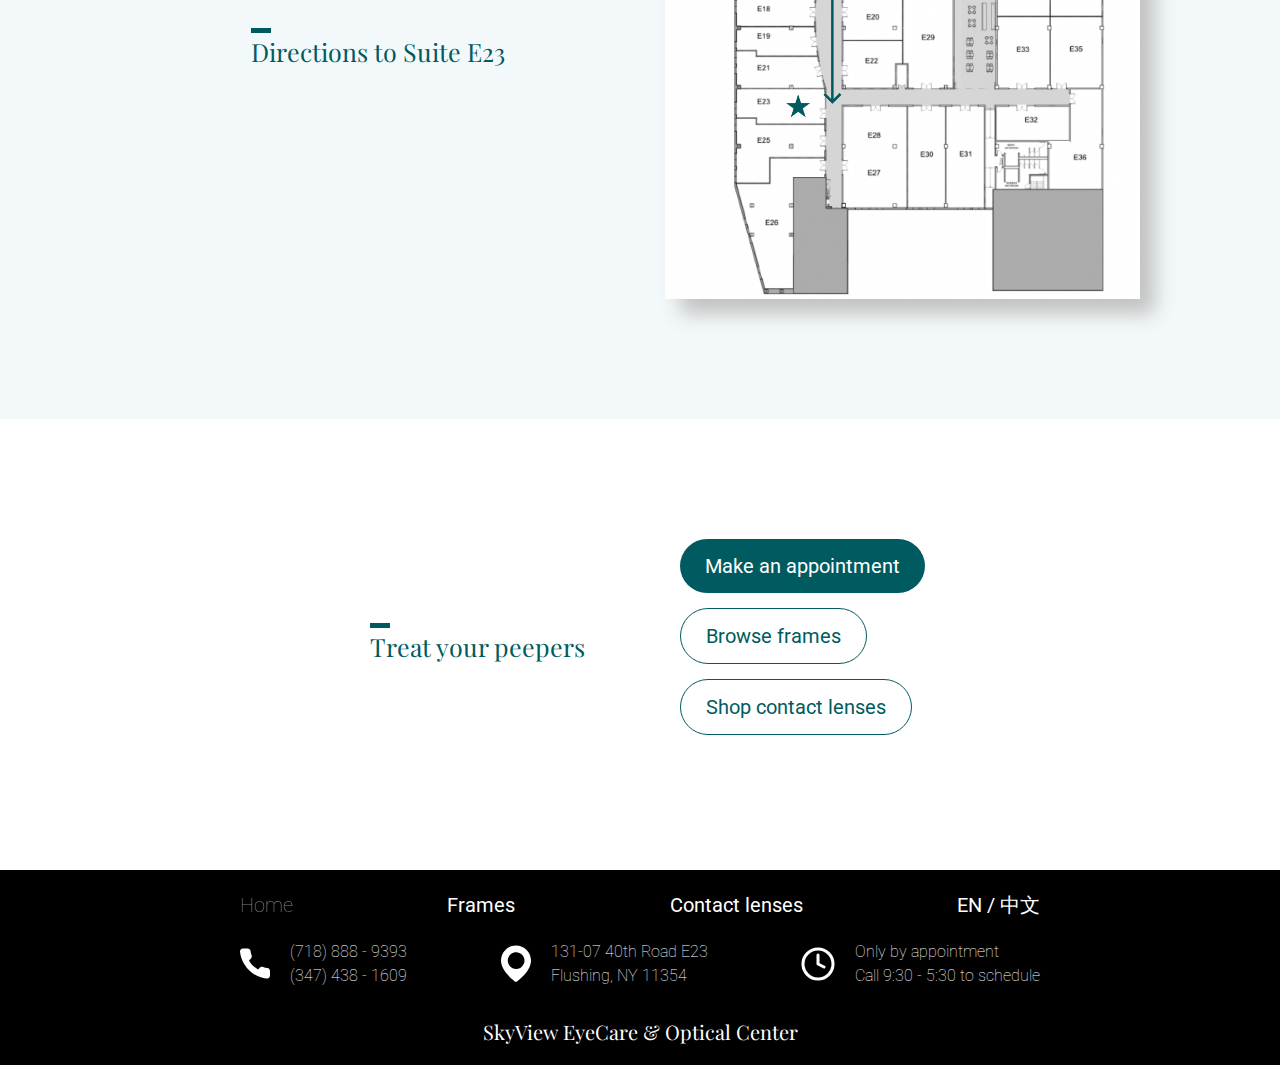
==== commit bb50bf2c: "added contactlenses page + code cleanup" ====
--- a/index.html
+++ b/index.html
@@ -8,7 +8,7 @@
   <link href="styles.css" rel="stylesheet" type="text/css">
   <link href="index.css" rel="stylesheet" type="text/css">
   <script src="app.js" defer></script>
-  <title>SkyView EyeCare & Optical Center - Home</title>
+  <title>SkyView EyeCare & Optical Center</title>
 </head>
 
 <body>
@@ -30,10 +30,10 @@
         </div>
       </div>
       <nav>
-        <a href="#home" class="small active">Home</a>
+        <a href="index.html" class="small active">Home</a>
         <a href="frames.html" class="small">Frames</a>
-        <a href="#contactlenses" class="small">Contact lenses</a>
-        <a href="#" class="small"><span>EN</span> / <span>中文</span></a>
+        <a href="contactlenses.html" class="small">Contact lenses</a>
+        <a class="small"><span>EN</span> / <span>中文</span></a>
       </nav>
     </div>
   </header>
@@ -50,8 +50,8 @@
             <div class="home-temp-nav-group">
               <div class="btn-group">
                 <a href="#" class="dark-btn">Make an appointment</a>
-                <a href="#" class="light-btn">Browse frames</a>
-                <a href="#" class="light-btn">Shop contact lenses</a>
+                <a href="frames.html" class="light-btn">Browse frames</a>
+                <a href="contactlenses.html" class="light-btn">Shop contact lenses</a>
               </div>
               <aside>
                 <div class="aside-links">
@@ -220,7 +220,7 @@
               to create your favorite&nbsp;look.
             </p>
             <div class="btn-group">
-              <div class="dark-btn">Browse frames</div>
+              <a href="frames.html" class="dark-btn">Browse frames</a>
             </div>
           </div>
           <div class="view-content">
@@ -240,7 +240,7 @@
               contact lenses are shipped directly to your&nbsp;home.
             </p>
             <div class="btn-group">
-              <div class="dark-btn">Shop contact lenses</div>
+              <a href="contactlenses.html" class="dark-btn">Shop contact lenses</a>
             </div>
           </div>
           <div class="view-content">
@@ -310,8 +310,8 @@
           <div class="view-content">
             <div class="btn-group">
               <a href="#" class="dark-btn">Make an appointment</a>
-              <a href="#" class="light-btn">Browse frames</a>
-              <a href="#" class="light-btn">Shop contact lenses</a>
+              <a href="frames.html" class="light-btn">Browse frames</a>
+              <a href="contactlenses.html" class="light-btn">Shop contact lenses</a>
             </div>
           </div>
         </div>
@@ -320,9 +320,9 @@
     <footer>
       <div class="content">
         <div class="footer-links">
-          <a href="#home" class="small active">Home</a>
-          <a href="#frames" class="small">Frames</a>
-          <a href="#contactlenses" class="small">Contact lenses</a>
+          <a href="index.html" class="small active">Home</a>
+          <a href="frames.html" class="small">Frames</a>
+          <a href="contactlenses.html" class="small">Contact lenses</a>
           <a href="#" class="small"><span>EN</span> / <span>中文</span></a>
         </div>
         <div class="footer-info">
--- a/styles.css
+++ b/styles.css
@@ -78,7 +78,7 @@
 
 .active {
   cursor: default !important;
-  color: #868686 !important;
+  opacity: 0.5 !important;
   font-weight: lighter !important;
 }
 
@@ -95,13 +95,15 @@
 }
 
 .dark-btn {
-  background: #005B60;
-  color: white;
+  background: #005B60 !important;
+  color: white !important;
+  text-decoration: none !important;
 }
 
 .light-btn {
-  border: 1px solid #005B60;
-  color: #005B60;
+  border: 1px solid #005B60 !important;
+  background: none !important;
+  color: #005B60 !important;
 }
 
 .logo {
@@ -169,28 +171,29 @@
   display: block;
   text-align: left;
   margin-left: 10%;
-  opacity: 0;
 }
 header nav.open {
   display: flex;
-}
-header nav.open a.small {
-  animation: fadeIn 500ms ease-out forwards;
-}
-header nav.open a.small:nth-child(1) {
-  animation-delay: 0;
-}
-header nav.open a.small:nth-child(2) {
-  animation-delay: 100ms;
-}
-header nav.open a.small:nth-child(3) {
-  animation-delay: 200ms;
-}
-header nav.open a.small:nth-child(4) {
-  animation-delay: 300ms;
-}
-header nav.open a.small:nth-child(5) {
-  animation-delay: 400ms;
+  /*
+  a.small {
+    animation: fadeIn 500ms ease-out forwards;
+    &:nth-child(1) {
+      animation-delay: 0;
+    }
+    &:nth-child(2) {
+      animation-delay: 100ms;
+    }
+    &:nth-child(3) {
+      animation-delay: 200ms;
+    }
+    &:nth-child(4) {
+      animation-delay: 300ms;
+    }
+    &:nth-child(5) {
+      animation-delay: 400ms;
+    }
+  }
+  */
 }
 
 @keyframes fadeIn {
@@ -273,7 +276,7 @@
 }
 footer .footer-info {
   width: 100%;
-  margin: 40px 0;
+  margin: 20px 0;
 }
 footer .footer-info .tiny {
   color: white;
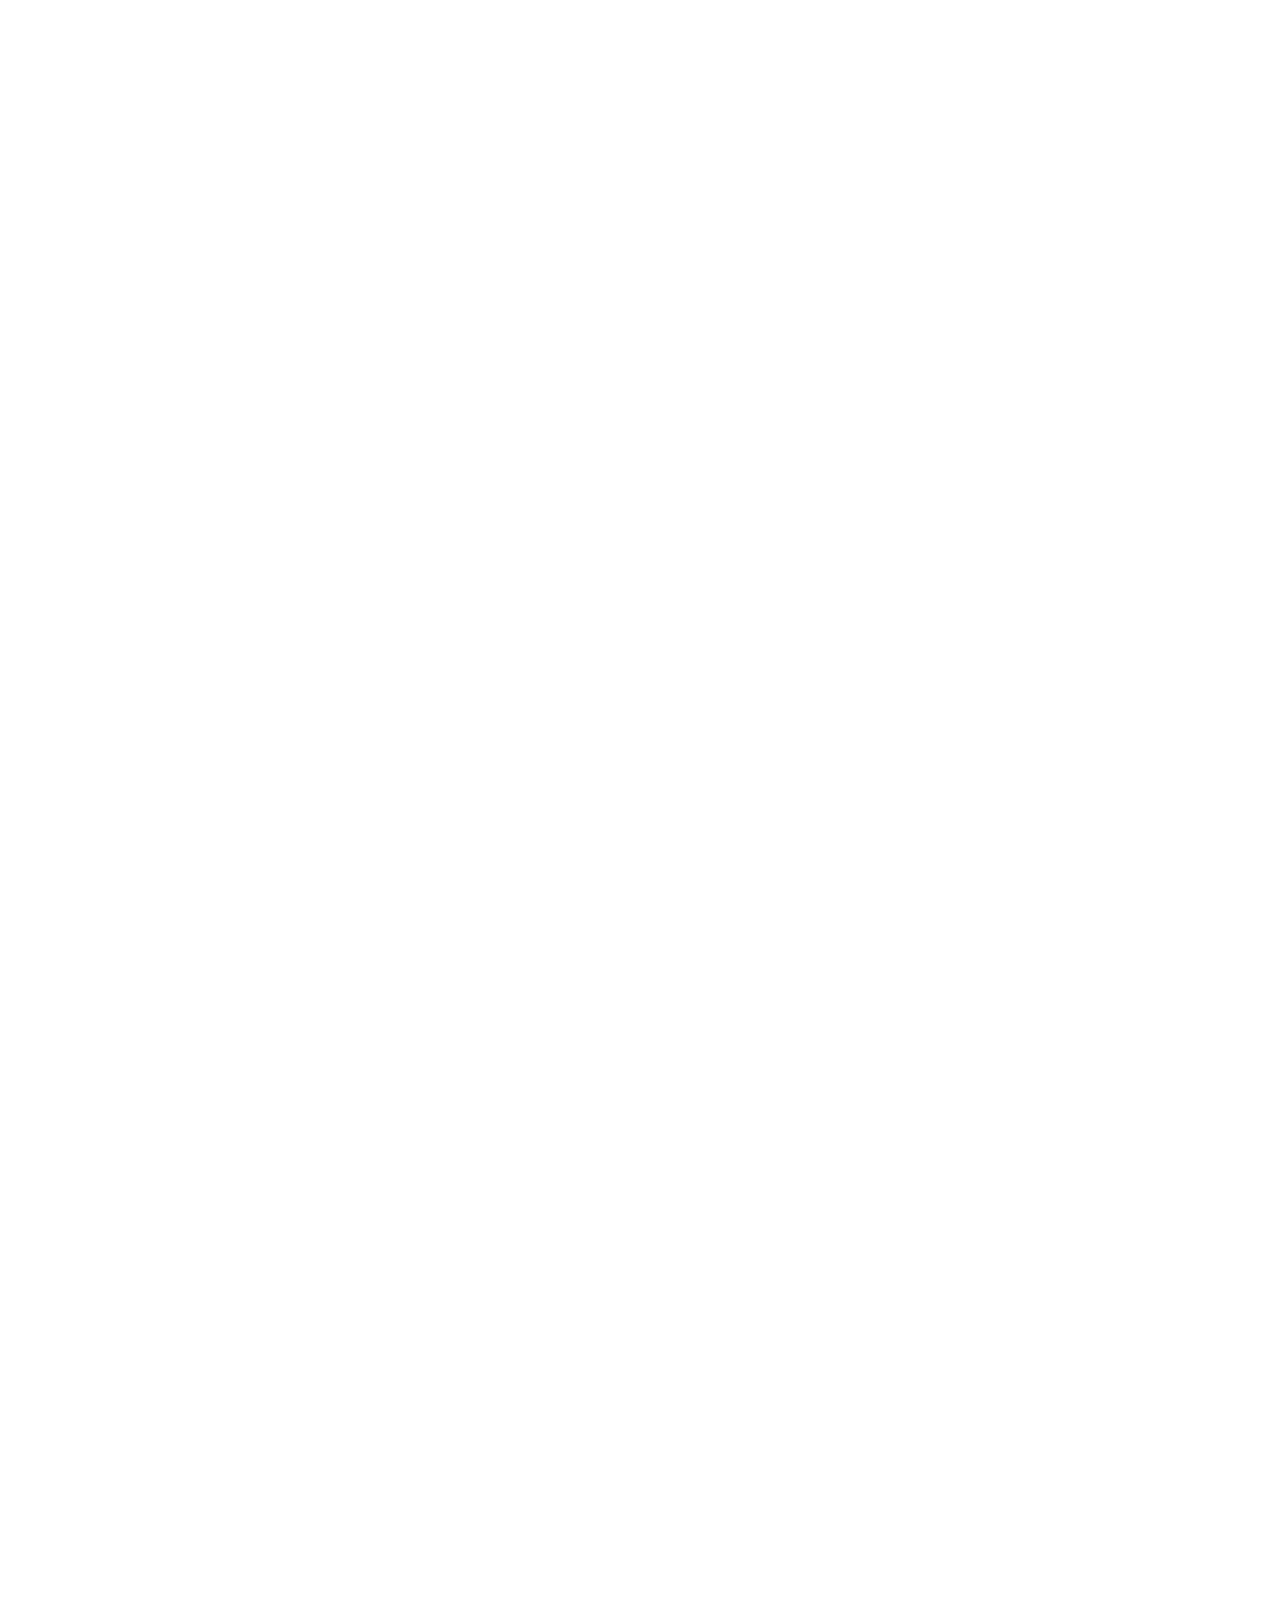
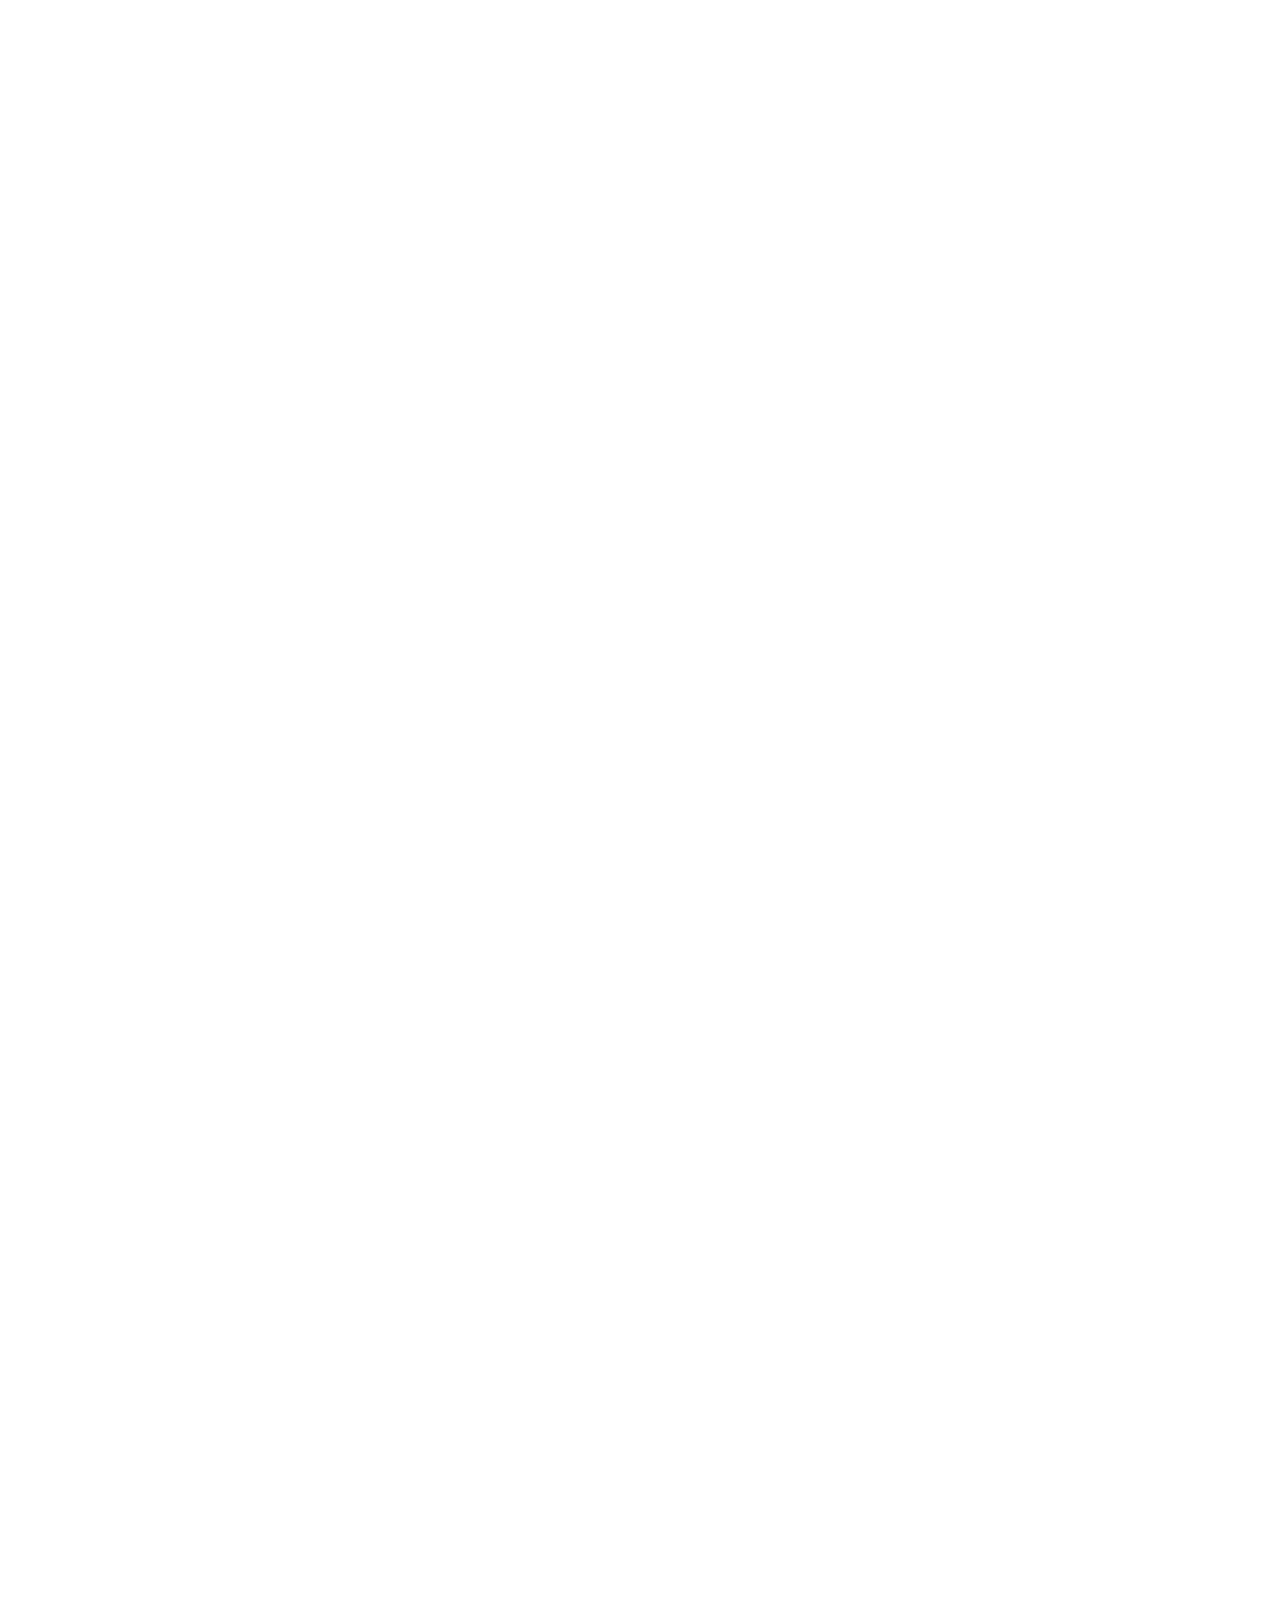
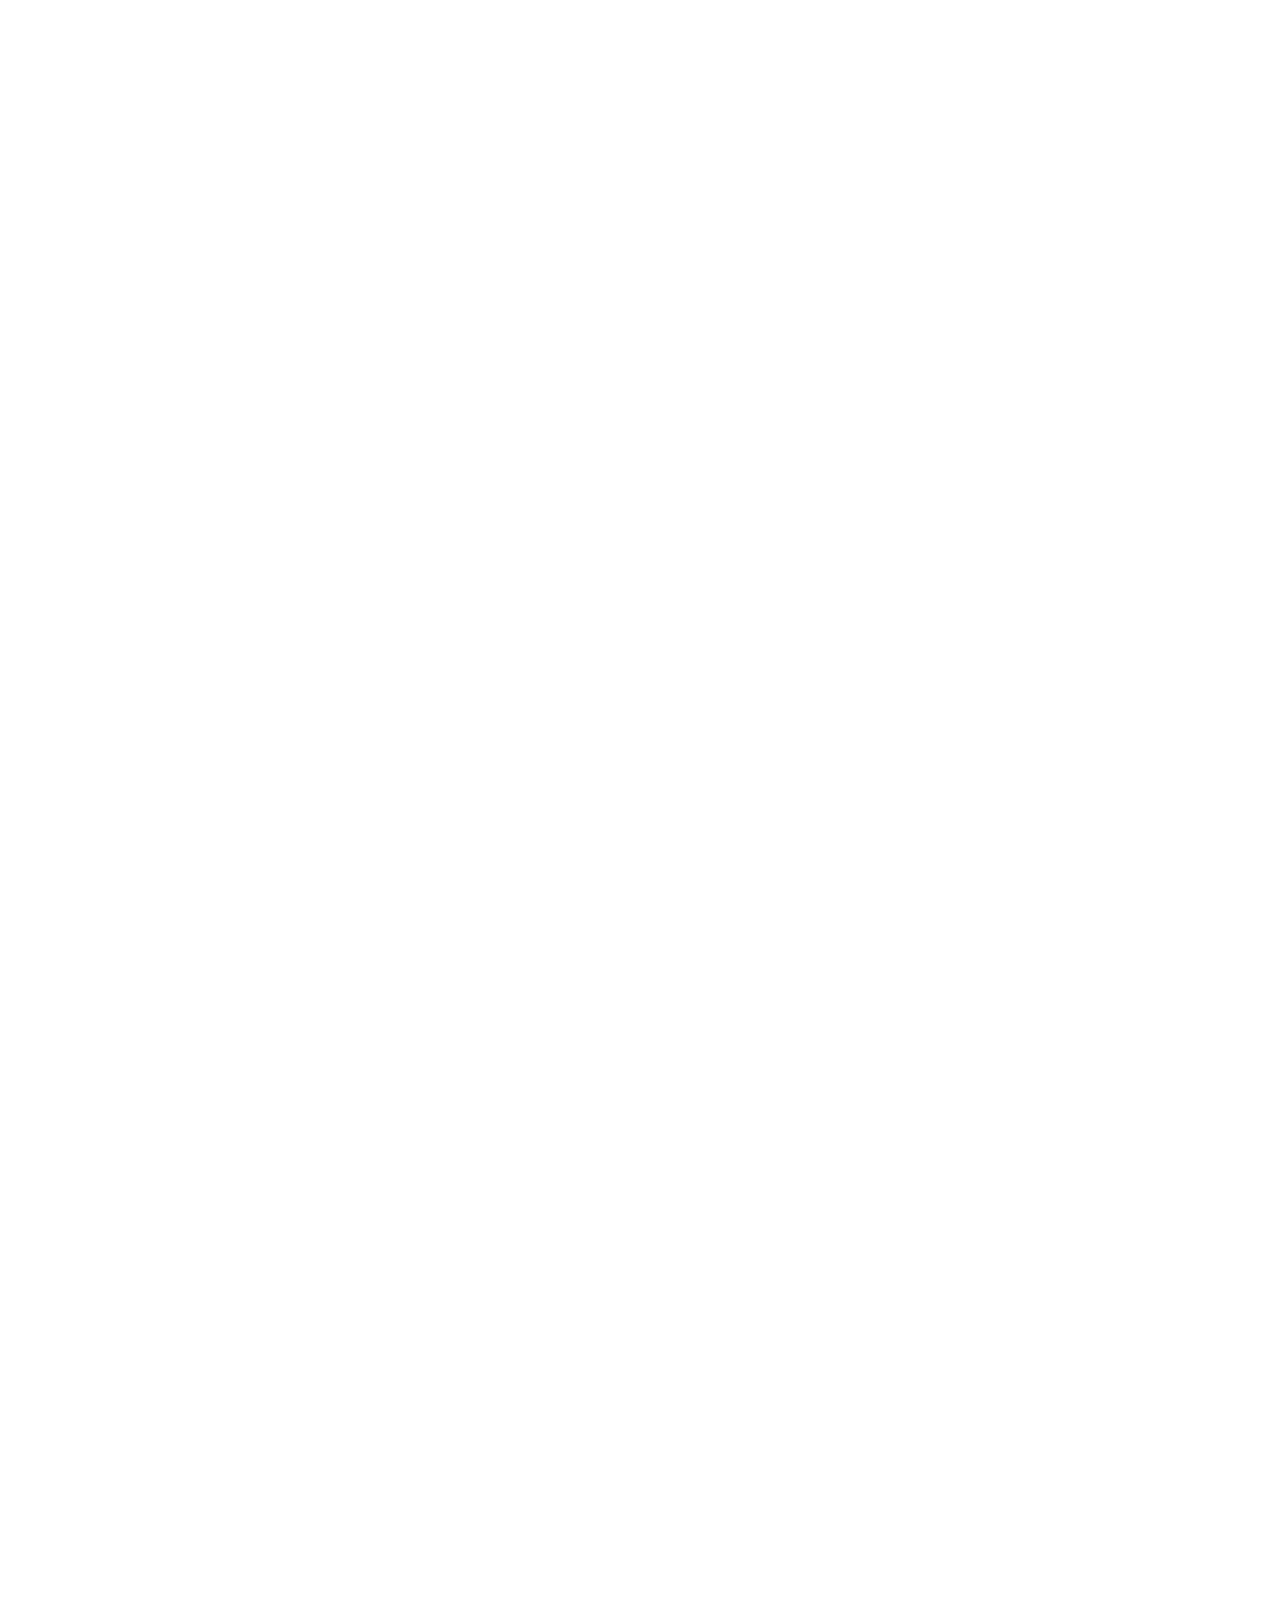
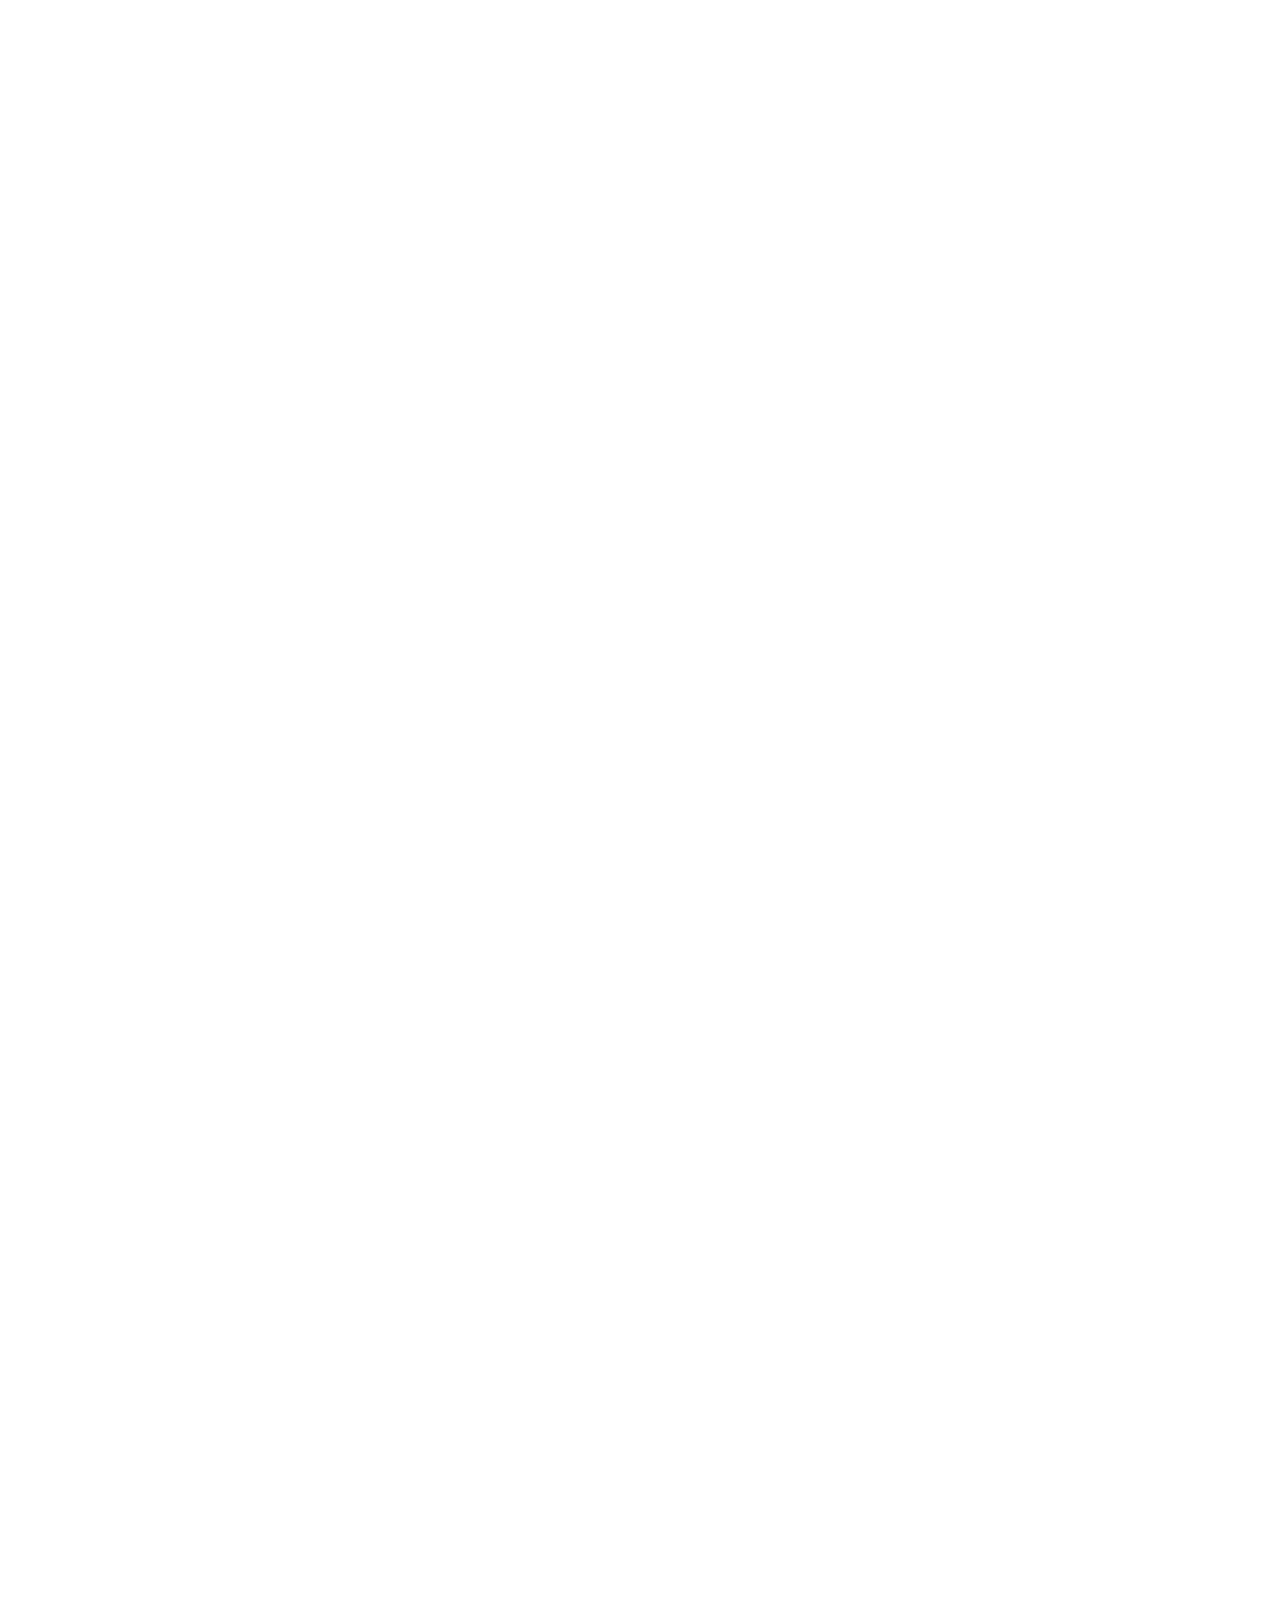
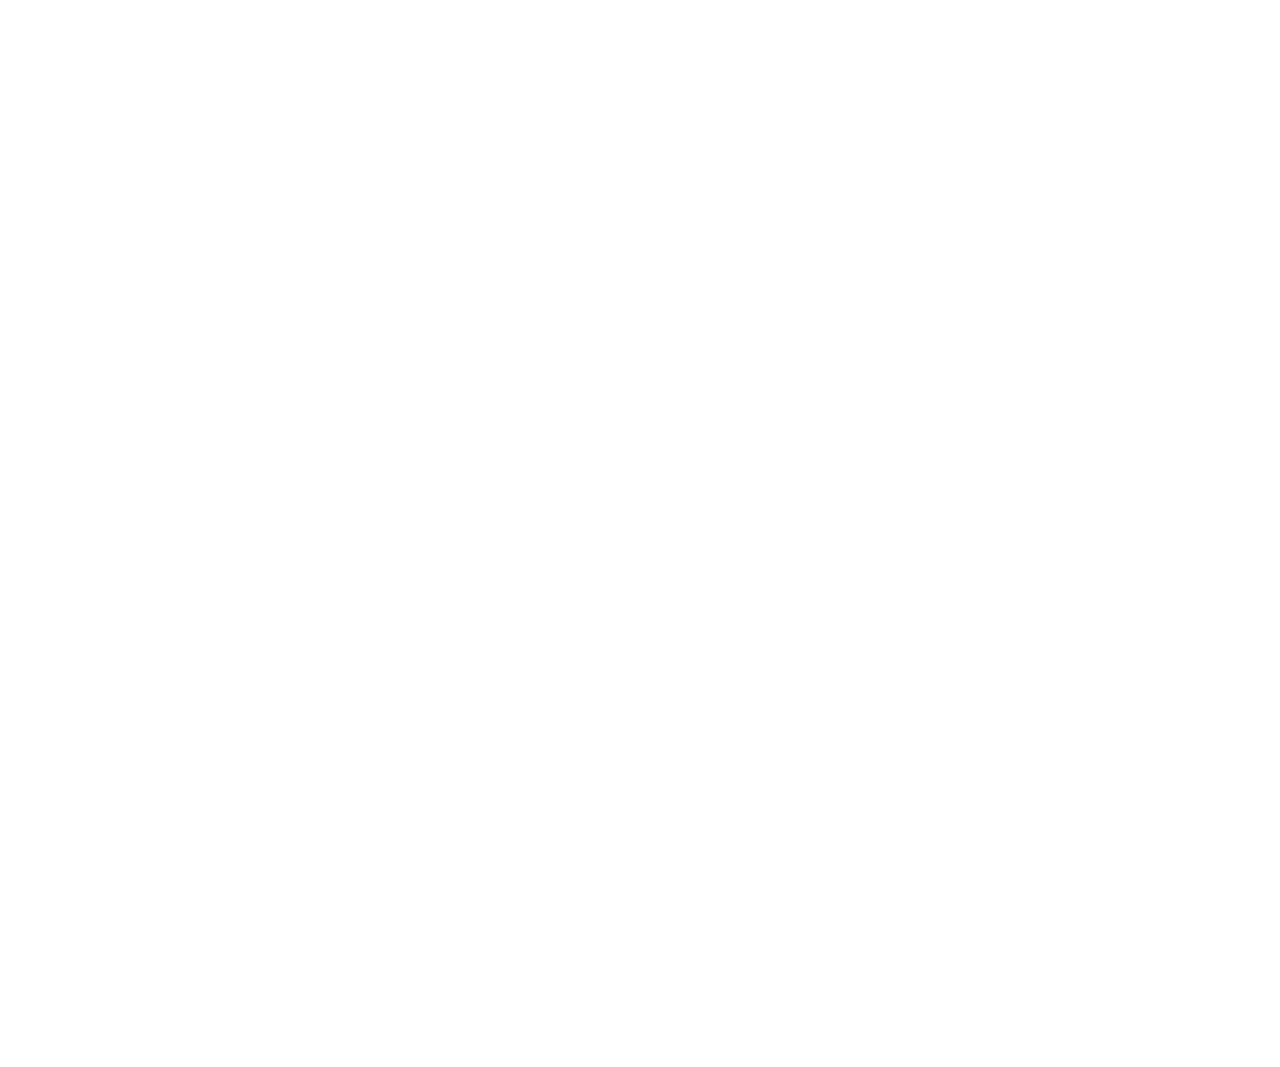
==== commit 98e743e6: "started adding animations" ====
--- a/index.html
+++ b/index.html
@@ -7,6 +7,8 @@
   <meta name="format-detection" content="telephone=no">
   <link href="styles.css" rel="stylesheet" type="text/css">
   <link href="index.css" rel="stylesheet" type="text/css">
+  <script src="https://cdnjs.cloudflare.com/ajax/libs/gsap/3.5.1/gsap.min.js" integrity="sha512-IQLehpLoVS4fNzl7IfH8Iowfm5+RiMGtHykgZJl9AWMgqx0AmJ6cRWcB+GaGVtIsnC4voMfm8f2vwtY+6oPjpQ==" crossorigin="anonymous"></script>
+  <script src="https://cdnjs.cloudflare.com/ajax/libs/gsap/3.5.1/ScrollTrigger.min.js" integrity="sha512-wK2NuxEyN/6s53M8G7c6cRUXvkeV8Uh5duYS06pAdLq4ukc72errSIyyGQGYtzWEzvVGzGSWg8l79e0VkTJYPw==" crossorigin="anonymous"></script>
   <script src="app.js" defer></script>
   <title>SkyView EyeCare & Optical Center</title>
 </head>
--- a/styles.css
+++ b/styles.css
@@ -80,6 +80,19 @@
   cursor: default !important;
   opacity: 0.5 !important;
   font-weight: lighter !important;
+}
+
+.dark-btn {
+  background: #005B60 !important;
+  color: white !important;
+  border: 1px solid #005B60;
+  text-decoration: none !important;
+}
+
+.light-btn {
+  border: 1px solid #005B60 !important;
+  background: none !important;
+  color: #005B60 !important;
 }
 
 .dark-btn, .light-btn {
@@ -92,18 +105,12 @@
   font-size: 20px;
   display: flex;
   width: max-content;
-}
-
-.dark-btn {
-  background: #005B60 !important;
+  transition: background 200ms ease-out, color 200ms ease-out;
+}
+.dark-btn:hover, .light-btn:hover {
+  background: black !important;
   color: white !important;
-  text-decoration: none !important;
-}
-
-.light-btn {
-  border: 1px solid #005B60 !important;
-  background: none !important;
-  color: #005B60 !important;
+  border: 1px solid black !important;
 }
 
 .logo {
@@ -273,6 +280,7 @@
 }
 footer .footer-links a {
   color: white;
+  font-weight: lighter;
 }
 footer .footer-info {
   width: 100%;
--- a/index.css
+++ b/index.css
@@ -225,7 +225,11 @@
     align-items: center;
   }
   section#home .learnmore img {
-    margin-top: 5px;
+    margin-top: 2px;
+    transition: transform 200ms ease-out;
+  }
+  section#home .learnmore:hover img {
+    transform: translateY(5px);
   }
 
   section#about p.blurb span {
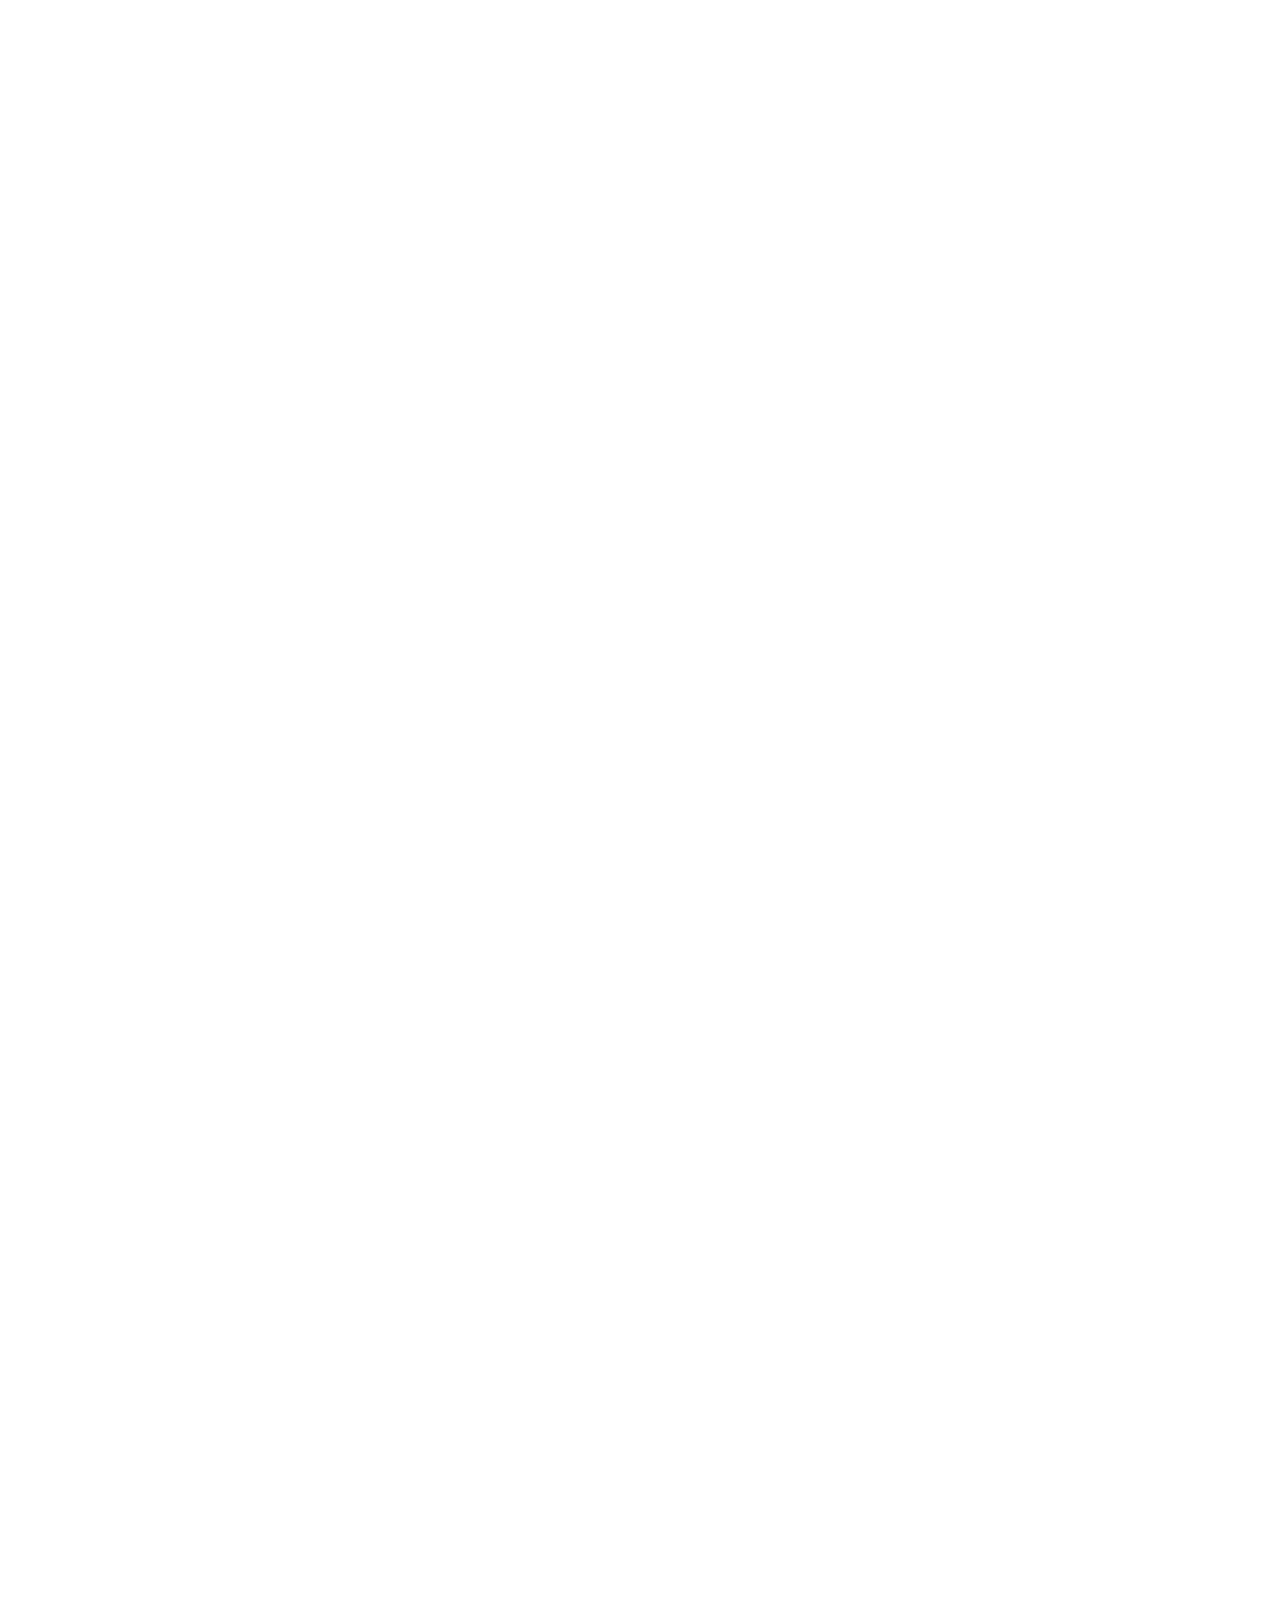
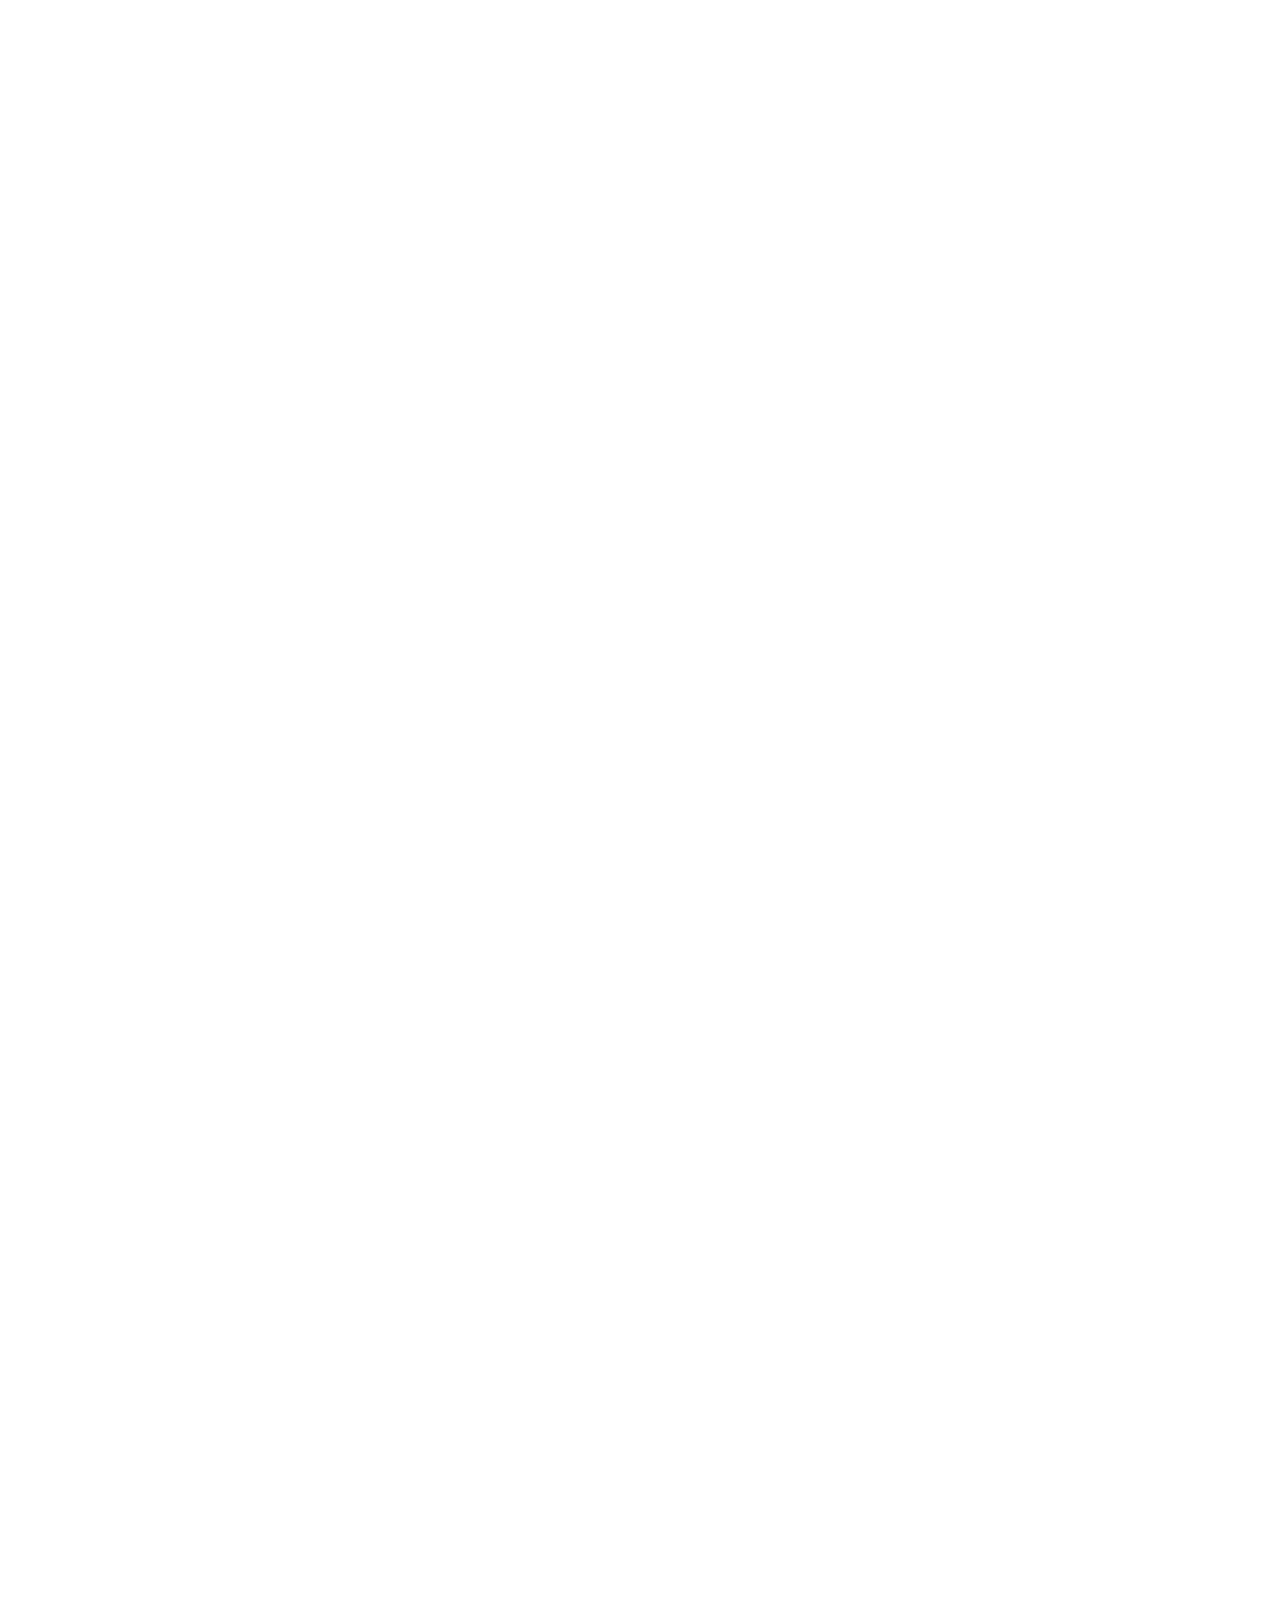
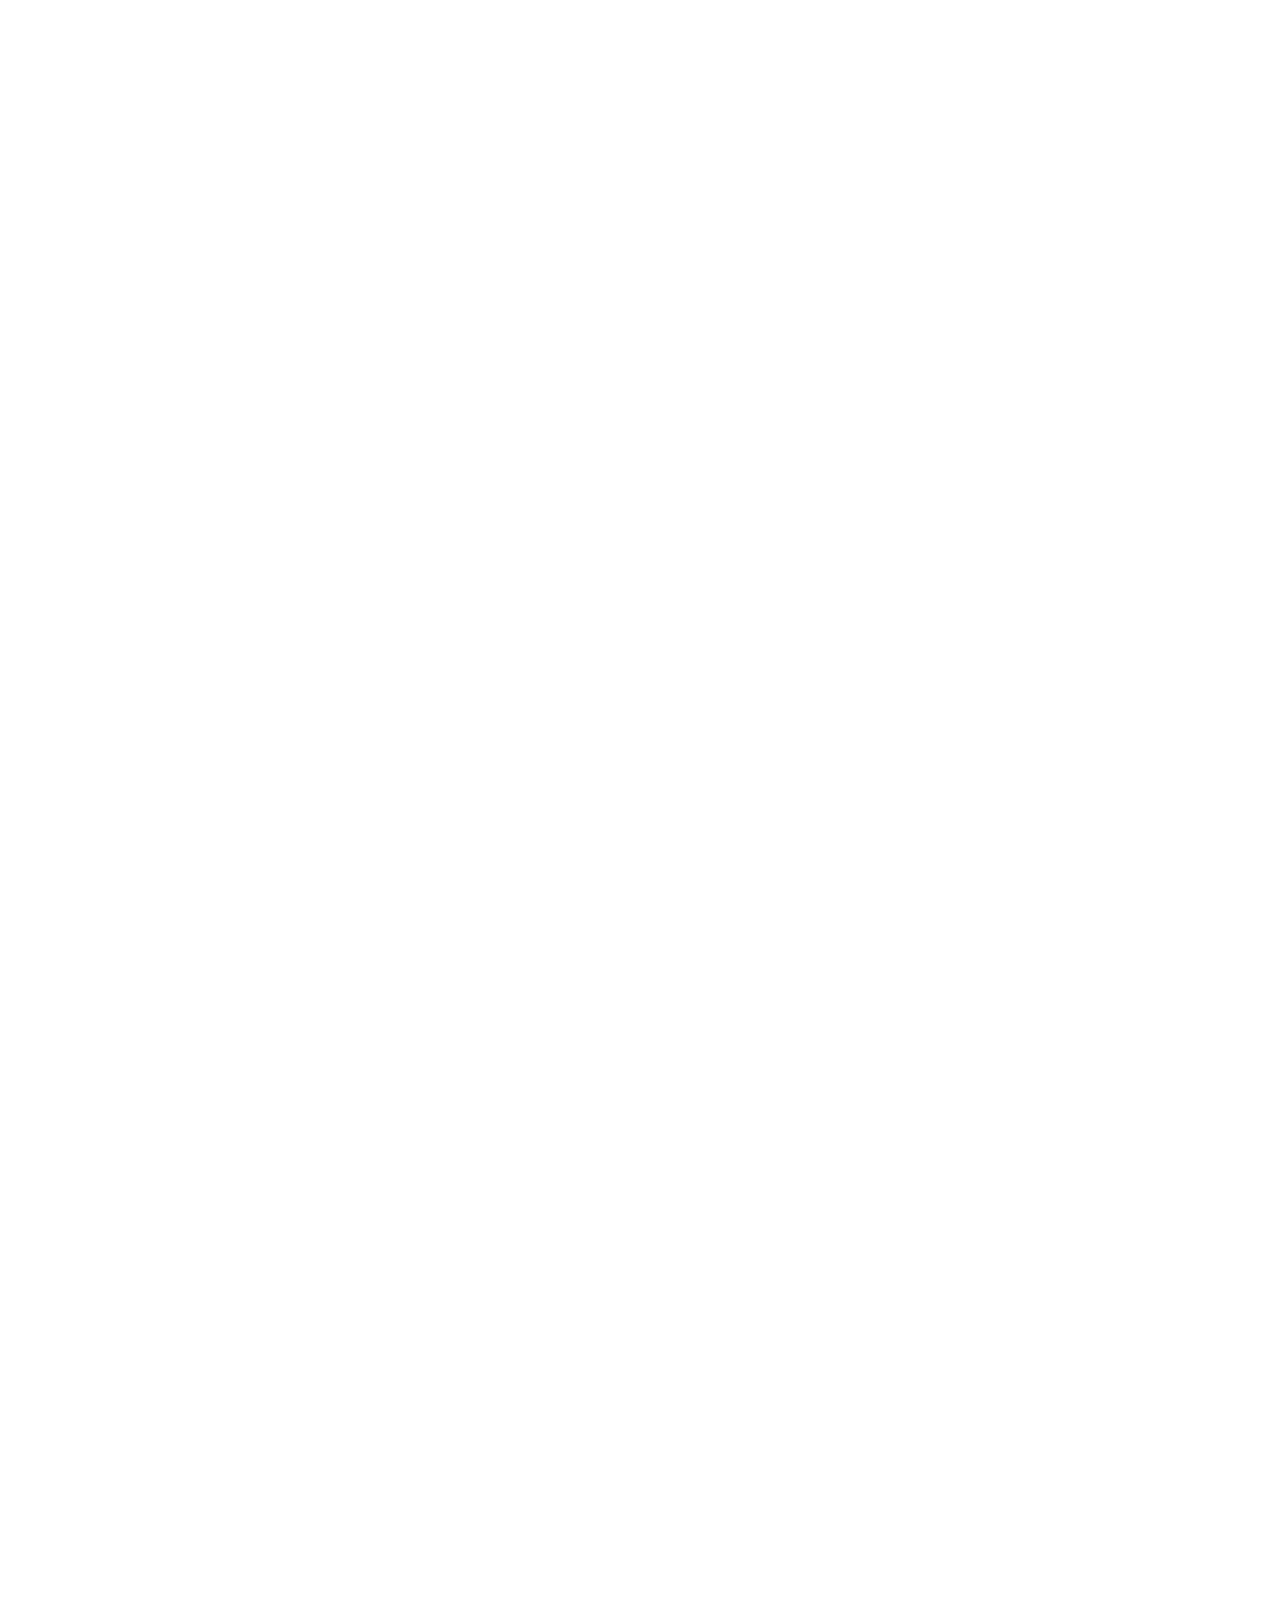
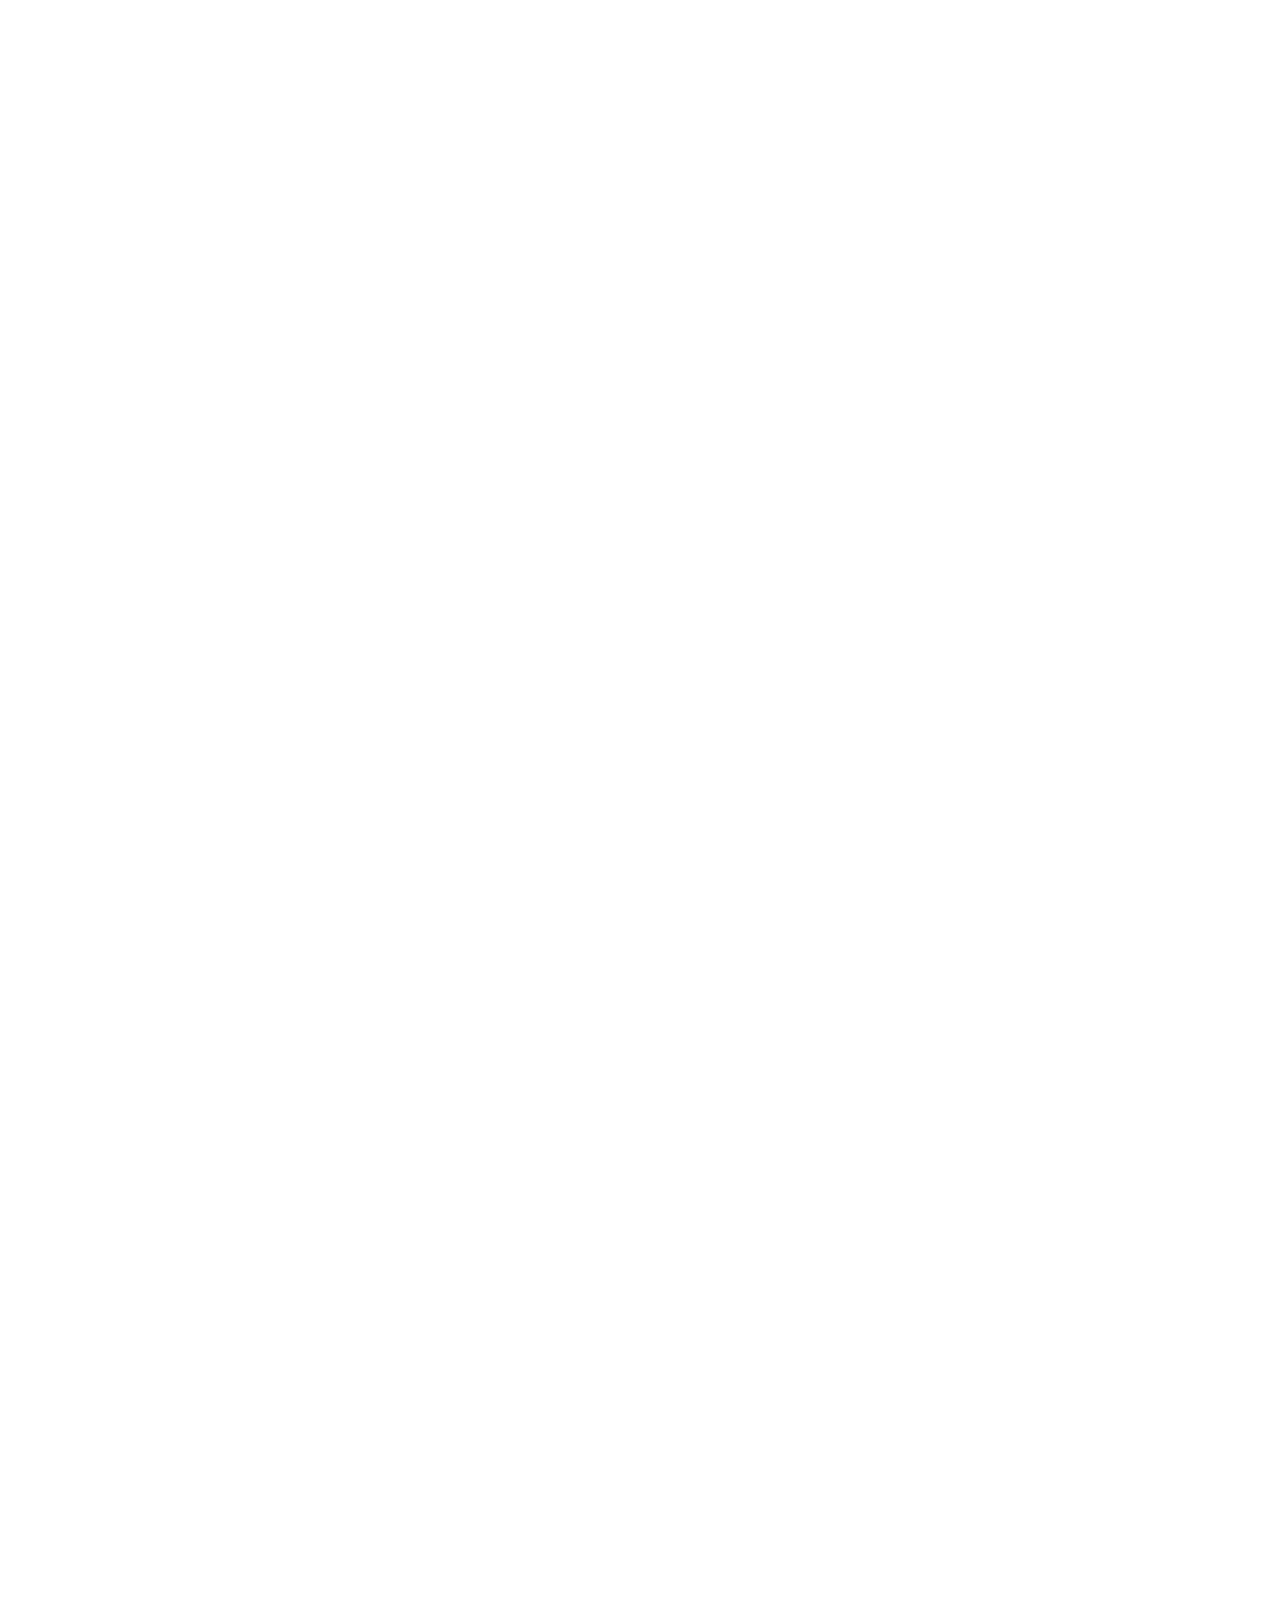
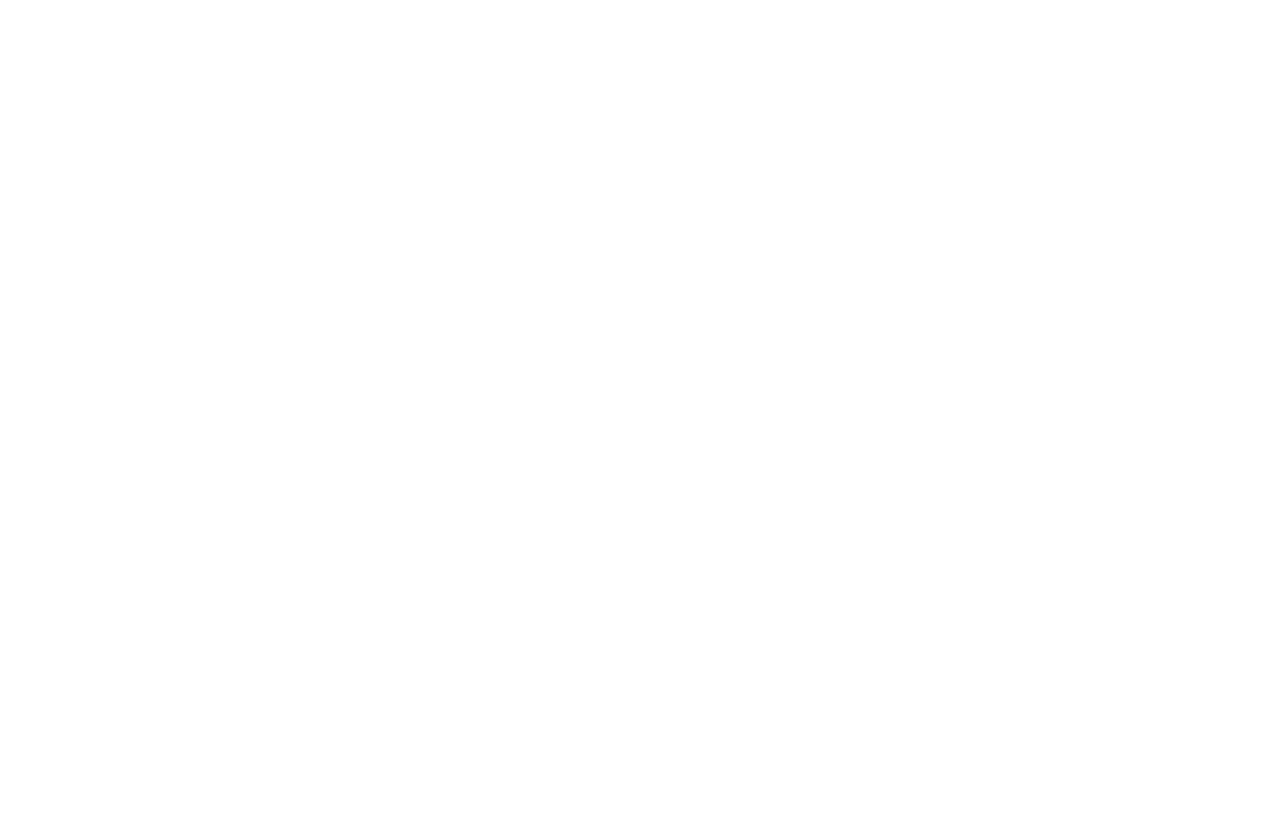
==== commit c4d4d836: "font changes; footer changes" ====
--- a/index.html
+++ b/index.html
@@ -101,7 +101,7 @@
               for myopia control in young&nbsp;children.</span>
             </p>
             <div class="btn-group">
-              <div class="light-btn"><img src="res/downarrow.svg"></div>
+              <div class="readmore small"><img src="res/downarrow.svg"></div>
             </div>
           </div>
           <div class="view-content">
--- a/styles.css
+++ b/styles.css
@@ -42,7 +42,7 @@
 
 .small {
   font-family: "Roboto", sans-serif;
-  font-size: 20px;
+  font-size: 16px;
   font-weight: normal;
   line-height: 150%;
 }
@@ -50,7 +50,7 @@
 .tiny {
   font-family: "Roboto", sans-serif;
   font-weight: lighter;
-  font-size: 16px;
+  font-size: 14px;
   line-height: 150%;
 }
 
@@ -96,21 +96,41 @@
 }
 
 .dark-btn, .light-btn {
+  z-index: 1;
+  position: relative;
   user-select: none;
   cursor: pointer;
-  padding: 15px 25px;
+  padding: 12px 20px;
   margin-bottom: 15px;
   font-family: "Roboto", sans-serif;
   border-radius: 30px;
-  font-size: 20px;
-  display: flex;
+  font-size: 18px;
+  display: flex;
+  overflow: hidden;
   width: max-content;
   transition: background 200ms ease-out, color 200ms ease-out;
 }
+.dark-btn::before, .light-btn::before {
+  content: "";
+  z-index: -1;
+  display: block;
+  position: absolute;
+  background: black;
+  width: 100%;
+  height: 200%;
+  top: 0;
+  right: 0;
+  transform-origin: right;
+  opacity: 0;
+  transform: scaleX(0);
+  transition: transform 200ms ease-out, opacity 200ms ease-out;
+}
 .dark-btn:hover, .light-btn:hover {
-  background: black !important;
   color: white !important;
-  border: 1px solid black !important;
+}
+.dark-btn:hover::before, .light-btn:hover::before {
+  transform: scaleX(1);
+  opacity: 1;
 }
 
 .logo {
@@ -318,7 +338,7 @@
     width: auto;
   }
   header nav a.small {
-    font-size: 20px;
+    font-size: 16px;
     display: inline-block;
     margin-left: 20px;
     opacity: 1;
@@ -328,17 +348,15 @@
   footer .content {
     width: 100%;
     align-items: center;
+    flex-direction: row-reverse;
+    justify-content: space-between;
   }
   footer .footer-links {
-    display: flex;
-    justify-content: space-between;
+    width: max-content;
+    grid-template-columns: 1fr;
   }
   footer .footer-info {
-    display: flex;
-    justify-content: space-between;
-  }
-  footer .footer-info .tiny:nth-child(2) {
-    margin: 0 20px;
+    width: max-content;
   }
   footer .logo {
     text-align: center;
@@ -360,7 +378,7 @@
     width: 20px;
   }
   header .info .tiny:nth-child(1) {
-    margin-right: 20px;
+    margin-right: 40px;
   }
 }
 @media screen and (min-width: 1402px) {
--- a/index.css
+++ b/index.css
@@ -5,13 +5,13 @@
 aside::before {
   content: "";
   display: block;
-  height: 250px;
+  height: 200px;
   width: 1px;
   background: black;
   margin-right: 10px;
 }
 aside .aside-links {
-  height: 250px;
+  height: 200px;
   display: flex;
   justify-content: space-between;
   flex-direction: column;
@@ -38,24 +38,30 @@
 section#about .text-content {
   max-width: 540px;
 }
-section#about .btn-group .light-btn img {
-  margin-right: 20px;
+section#about .readmore {
+  color: #005B60;
+}
+section#about .readmore img {
+  margin-left: 20px;
   transition: transform 200ms ease-out;
 }
-section#about .btn-group .light-btn::after {
-  content: "Show more";
+section#about .readmore::before {
+  content: "Read more";
 }
 section#about .blurb span {
   display: none;
 }
-section#about .text-content.open .btn-group .light-btn::after {
-  content: "Show less";
+section#about .text-content.open .readmore::before {
+  content: "Hide";
 }
 section#about .text-content.open .blurb span {
   display: inline;
 }
-section#about .text-content.open .btn-group .light-btn img {
+section#about .text-content.open .readmore img {
   transform: rotate(180deg);
+}
+section#about .view-content img {
+  max-width: 400px;
 }
 
 section#services .text-content {
@@ -218,6 +224,7 @@
     bottom: 20px;
     left: 50%;
     color: #005B60;
+    font-weight: normal;
     transform: translateX(-50%);
     display: flex;
     flex-direction: column;
@@ -225,7 +232,7 @@
     align-items: center;
   }
   section#home .learnmore img {
-    margin-top: 2px;
+    margin-top: 5px;
     transition: transform 200ms ease-out;
   }
   section#home .learnmore:hover img {
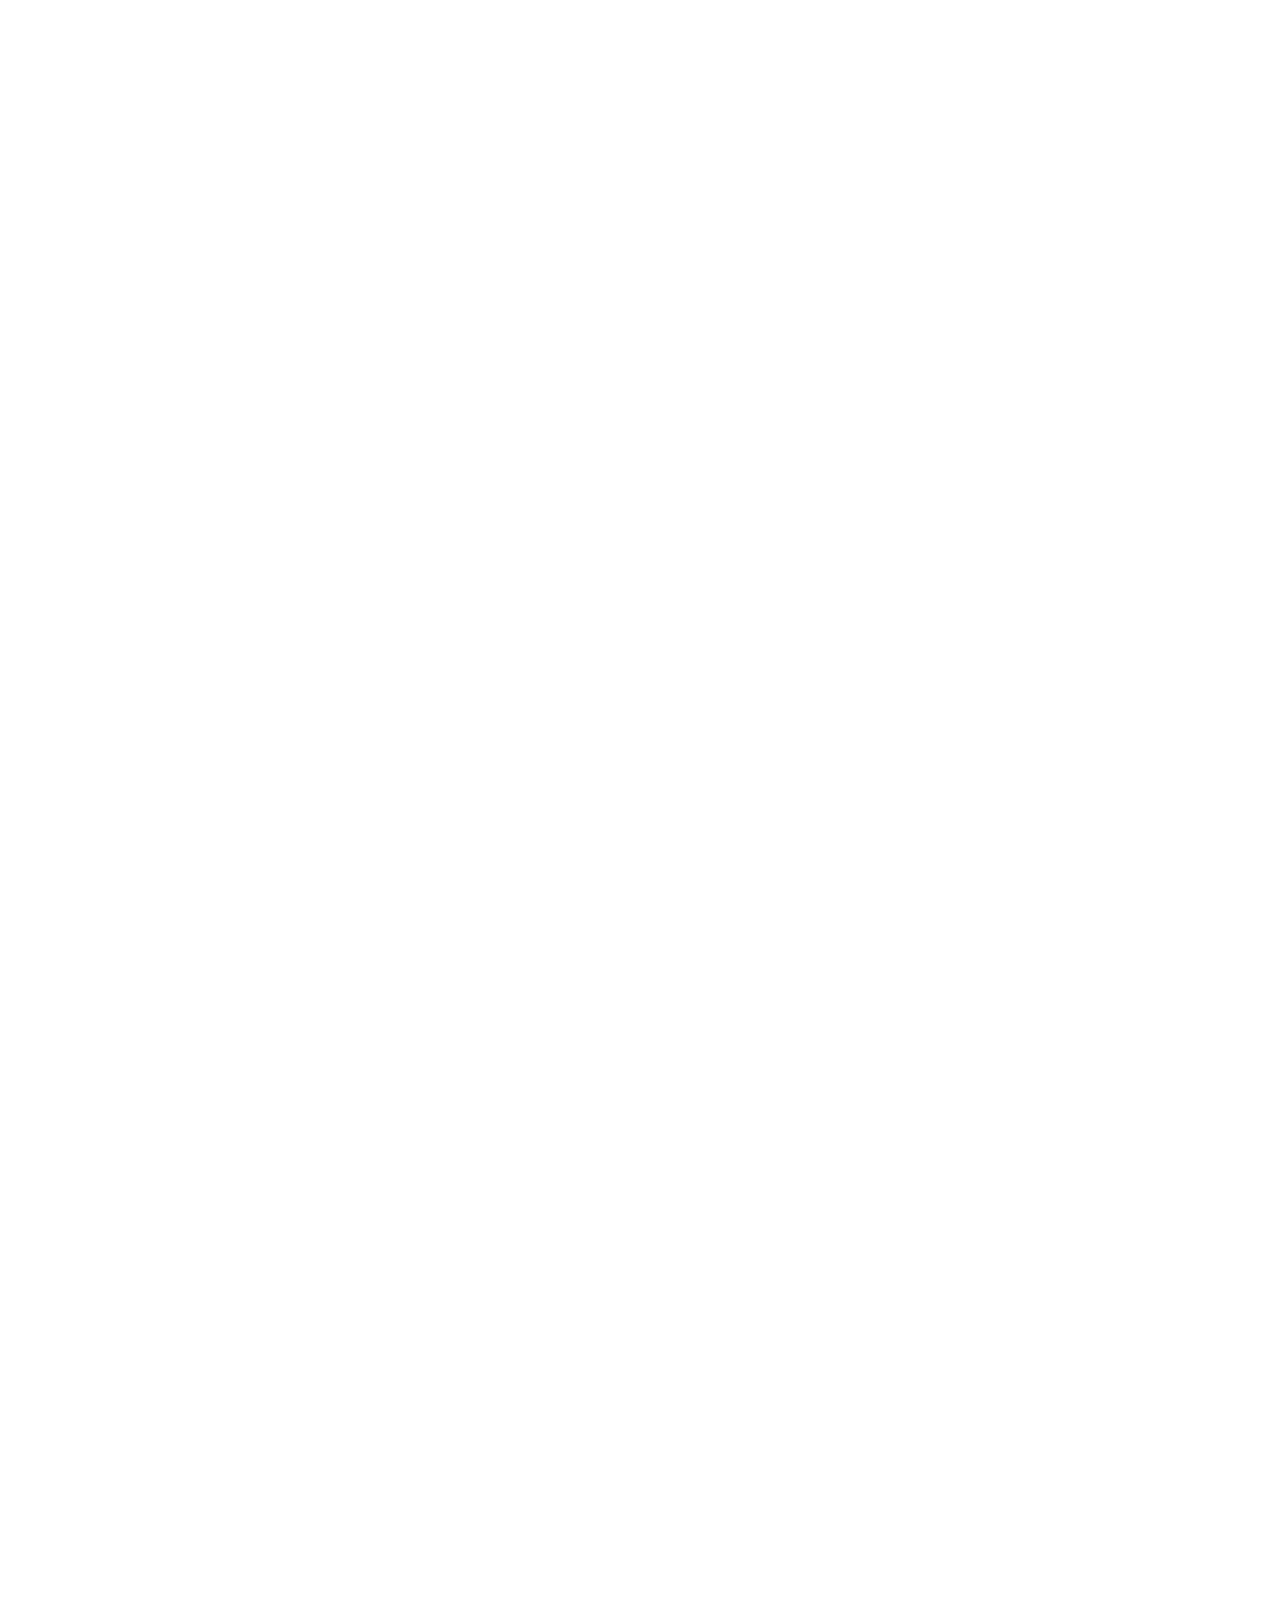
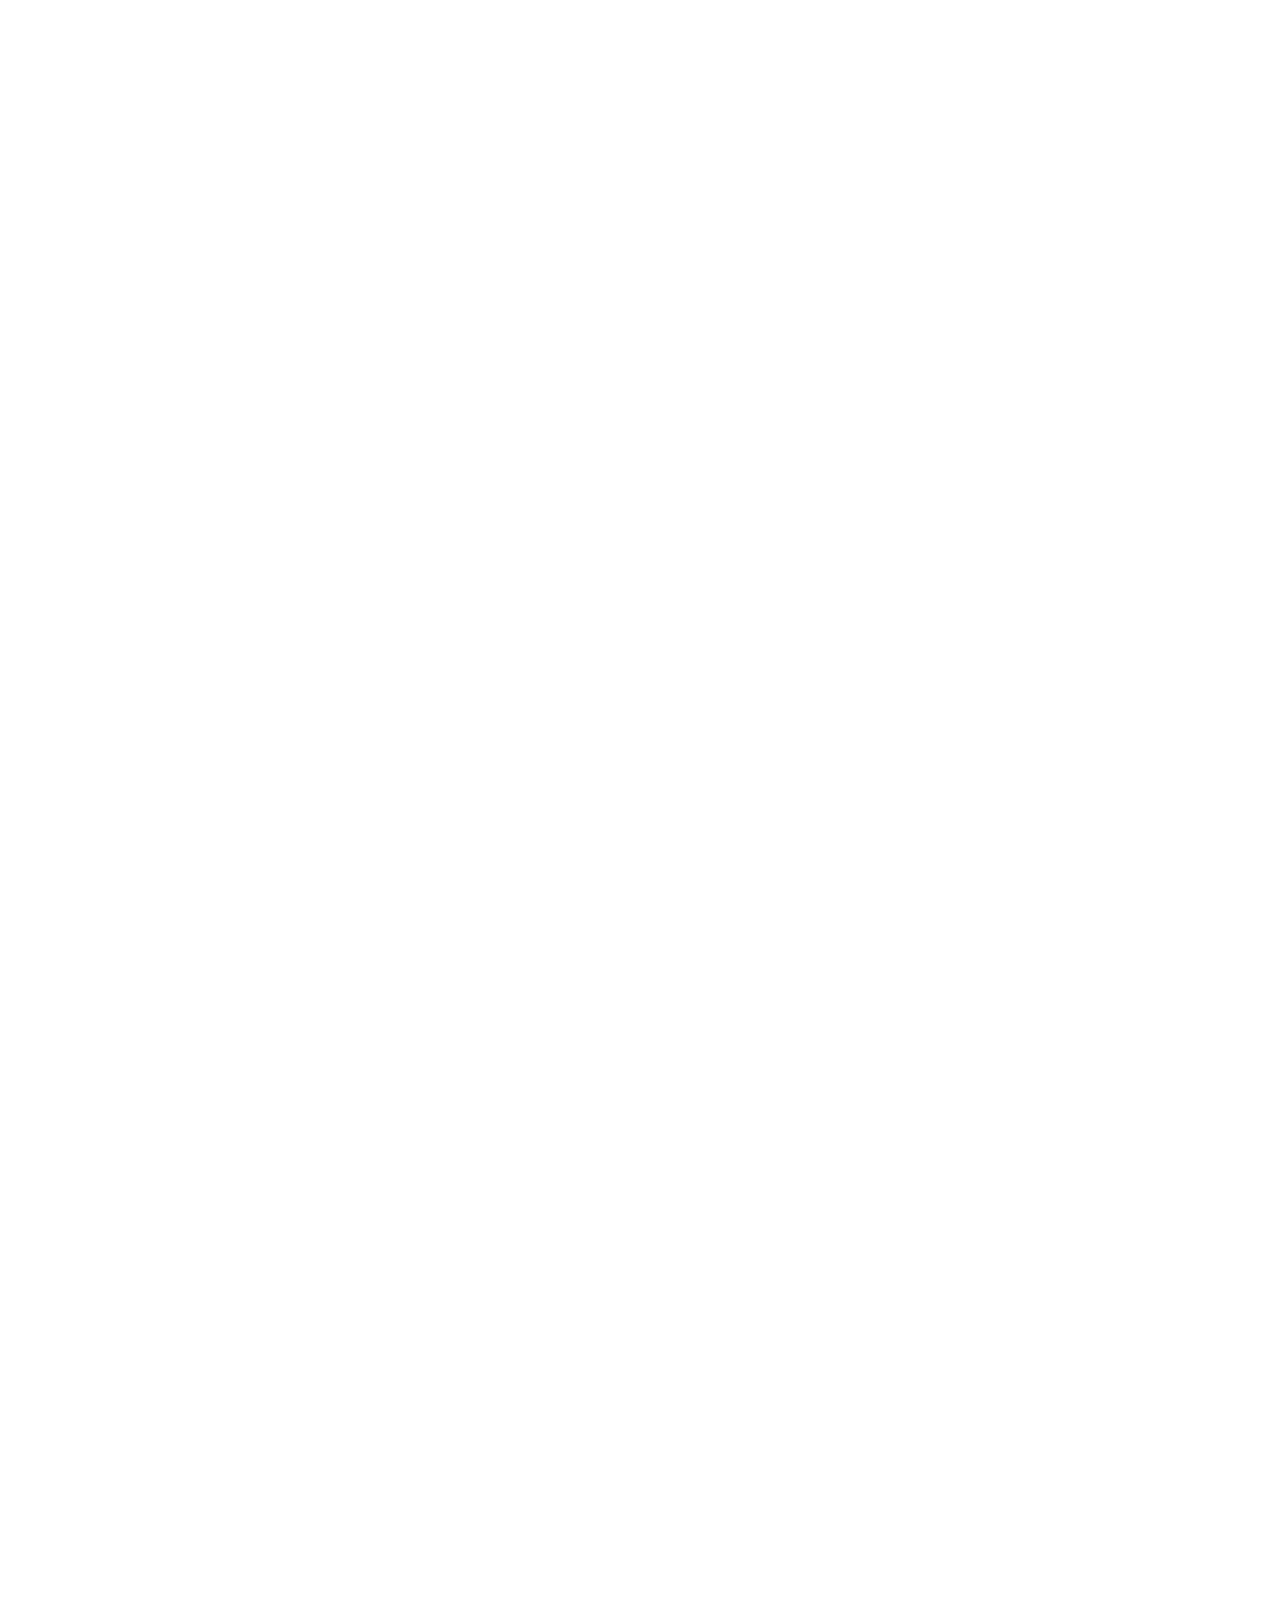
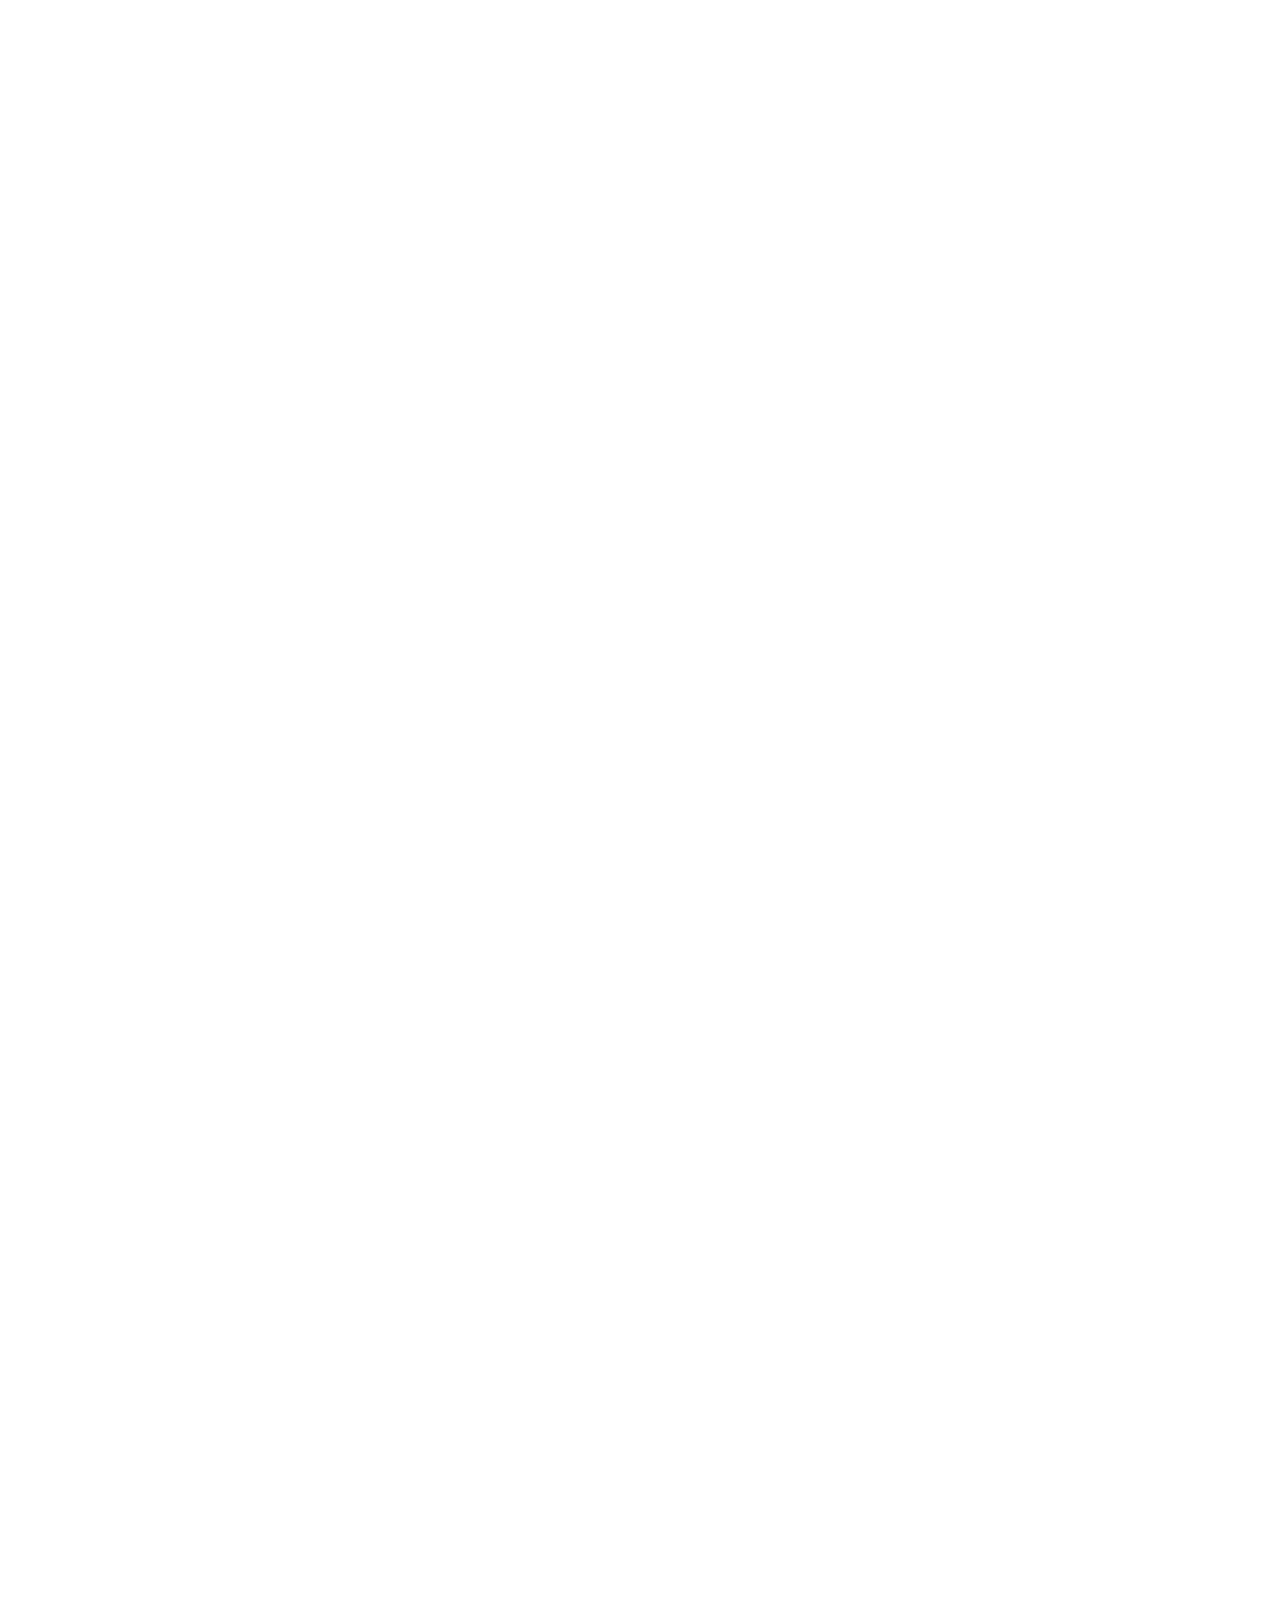
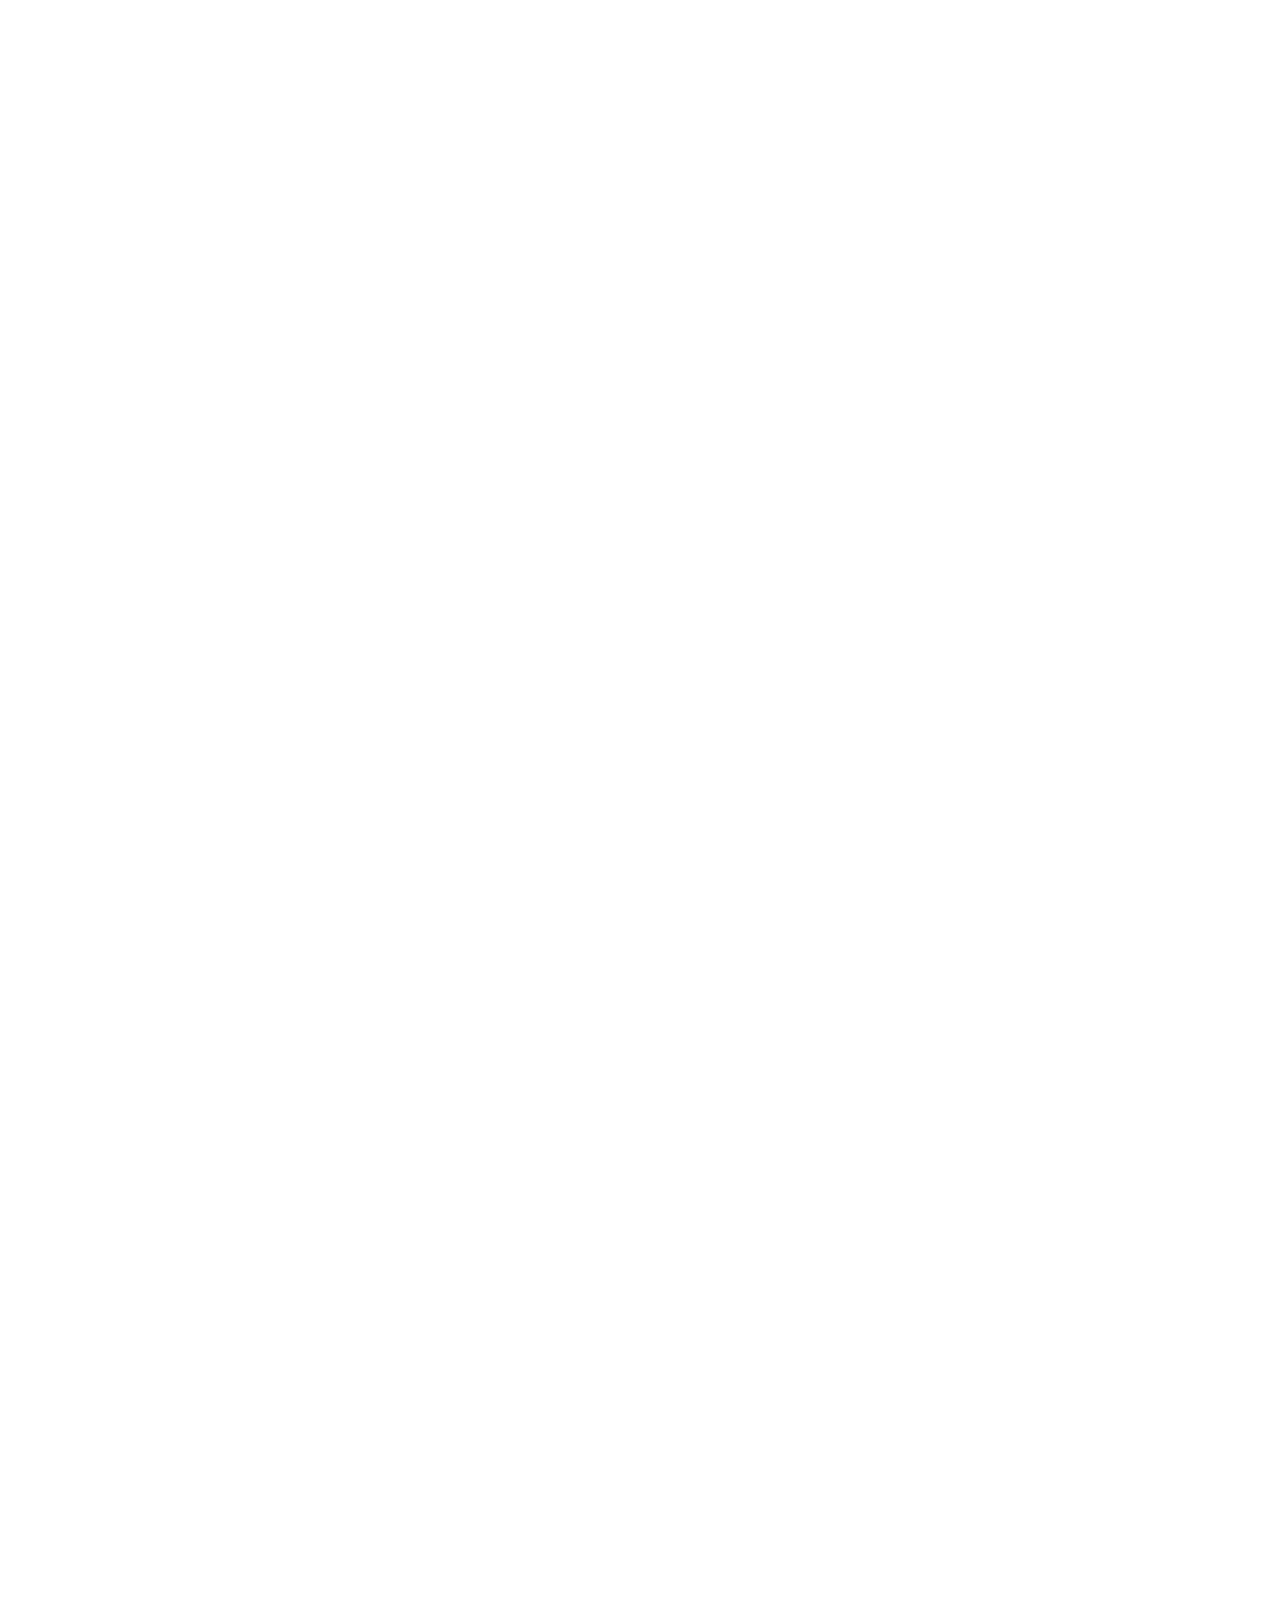
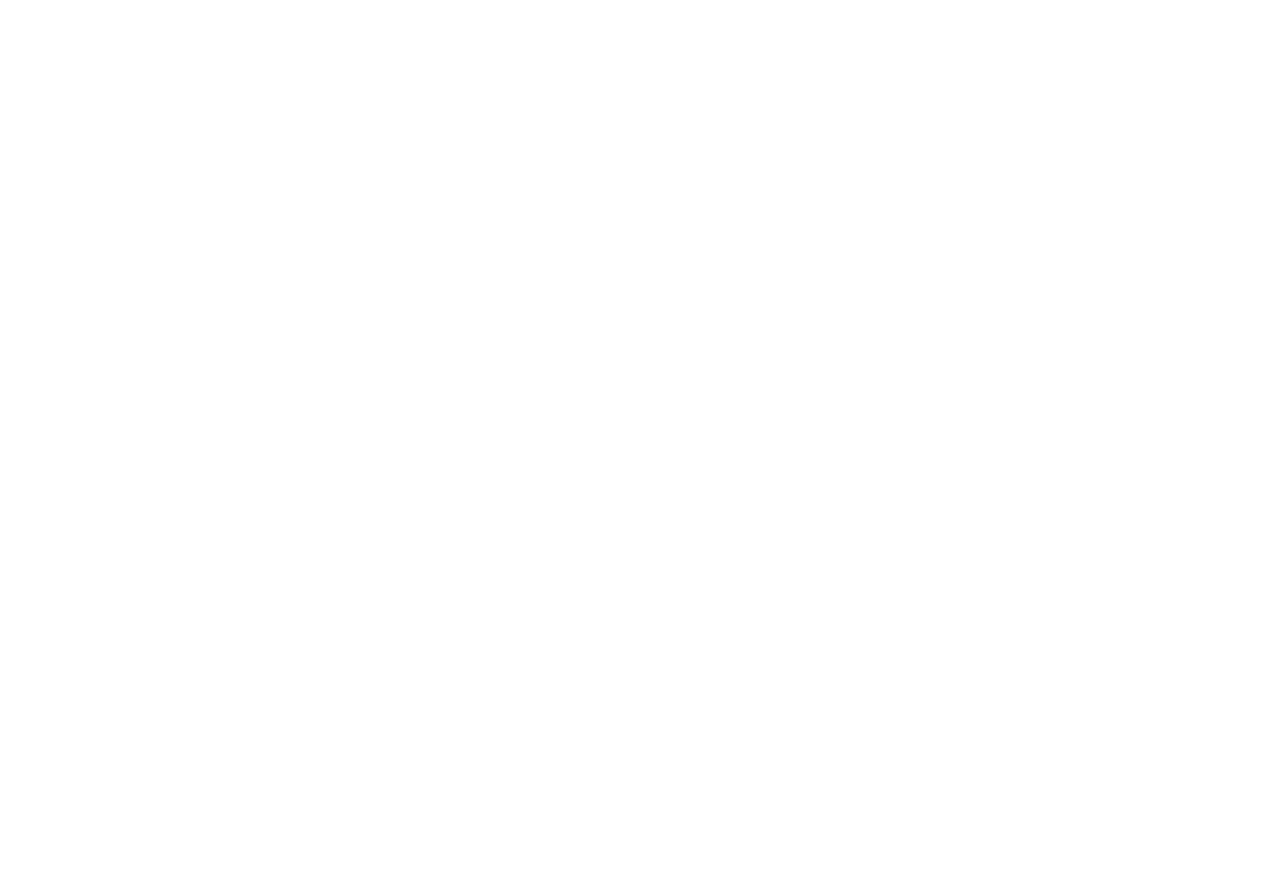
==== commit 5b01c2b4: "desktop footer change." ====
--- a/index.html
+++ b/index.html
@@ -1,350 +1,350 @@
-<!DOCTYPE html>
-<html lang="en" dir="ltr">
-
-<head>
-  <meta charset="utf-8">
-  <meta name="viewport" content="width=device-width, initial-scale=1.0, shrink-to-fit=no">
-  <meta name="format-detection" content="telephone=no">
-  <link href="styles.css" rel="stylesheet" type="text/css">
-  <link href="index.css" rel="stylesheet" type="text/css">
-  <script src="https://cdnjs.cloudflare.com/ajax/libs/gsap/3.5.1/gsap.min.js" integrity="sha512-IQLehpLoVS4fNzl7IfH8Iowfm5+RiMGtHykgZJl9AWMgqx0AmJ6cRWcB+GaGVtIsnC4voMfm8f2vwtY+6oPjpQ==" crossorigin="anonymous"></script>
-  <script src="https://cdnjs.cloudflare.com/ajax/libs/gsap/3.5.1/ScrollTrigger.min.js" integrity="sha512-wK2NuxEyN/6s53M8G7c6cRUXvkeV8Uh5duYS06pAdLq4ukc72errSIyyGQGYtzWEzvVGzGSWg8l79e0VkTJYPw==" crossorigin="anonymous"></script>
-  <script src="app.js" defer></script>
-  <title>SkyView EyeCare & Optical Center</title>
-</head>
-
-<body>
-  <header>
-    <div class="content">
-      <a href="index.html" class="logo">SkyView&nbsp;EyeCare &&nbsp;Optical&nbsp;Center</a>
-      <div class="burger">
-        <div class="line1"></div>
-        <div class="line2"></div>
-      </div>
-      <div class="info">
-        <div class="tiny">
-          <img src="res/phone_light.svg">
-          (718) 888 - 9393<br>(347) 438 - 1609
-        </div>
-        <div class="tiny">
-          <img src="res/location_light.svg">
-          131-07 40th Road E23<br>Flushing, NY 11354
-        </div>
-      </div>
-      <nav>
-        <a href="index.html" class="small active">Home</a>
-        <a href="frames.html" class="small">Frames</a>
-        <a href="contactlenses.html" class="small">Contact lenses</a>
-        <a class="small"><span>EN</span> / <span>中文</span></a>
-      </nav>
-    </div>
-  </header>
-  <div class="stretch-wrapper">
-    <main>
-      <section id="home">
-        <div class="content order1">
-          <div class="text-content">
-            <div class="title large">Your eyes will thank&nbsp;you</div>
-            <p class="blurb small">
-              We specialize in diagnosing and treating
-              both adults and school-age&nbsp;children.
-            </p>
-            <div class="home-temp-nav-group">
-              <div class="btn-group">
-                <a href="#" class="dark-btn">Make an appointment</a>
-                <a href="frames.html" class="light-btn">Browse frames</a>
-                <a href="contactlenses.html" class="light-btn">Shop contact lenses</a>
-              </div>
-              <aside>
-                <div class="aside-links">
-                  <a class="tiny active" href="#home">Home</a>
-                  <a class="tiny" href="#about">About Our Doctors</a>
-                  <a class="tiny" href="#services">Services Provided</a>
-                  <a class="tiny" href="#insurance">Accepted Insurance</a>
-                  <a class="tiny" href="#frames">Frames</a>
-                  <a class="tiny" href="#contactlenses">Contact lenses</a>
-                  <a class="tiny" href="#orthok">Ortho-K</a>
-                  <a class="tiny" href="#directions">Directions/Contact</a>
-                </div>
-              </aside>
-            </div>
-          </div>
-          <div class="view-content">
-            <img src="res/officefront.jpg" alt="Outside window of office">
-          </div>
-          <a class="learnmore tiny" href="#about">
-            learn more
-            <img src="res/downarrow.svg">
-          </a>
-        </div>
-      </section>
-      <section id="about">
-        <div class="content order2">
-          <div class="text-content">
-            <div class="title medium">About Jennifer Wei Liao, M.D.</div>
-            <p class="blurb small">
-              Jennifer Wei Liao, MD, is a board-certified ophthalmologist who has been
-              serving the Queens community with over 20 years of experience and dedication.
-              She graduated from SUNY Stony Brook medical school in 1996 and completed her
-              residency training at North Shore University Hospital (now&nbsp;Northwell&nbsp;Health).
-              <span>In 2000, she started her career as an attending physician at North Shore University
-              upon finishing her residency. She was entrusted with the responsibilities
-              of teaching young resident doctors about patient care and surgical skills.
-              She later became a clinical assistant professor and was recognized with
-              the Excellence in Surgical Teaching of Residents award during her stay at NSH.
-              Currently, Dr. Liao provides medical and surgical eye care from her private
-              office in Flushing. Her patients range from school age children tothe elderly.
-              She is known throughout the Flushing Community as a thorough, meticulous,
-              and caring physician who puts her patients first. Her areas of interest
-              include dry eye management, glaucoma diagnosis and treatment, cataract surgery,
-              and diabetic eye exams and treatment. She also provides CRT/Ortho-K treatment
-              for myopia control in young&nbsp;children.</span>
-            </p>
-            <div class="btn-group">
-              <div class="readmore small"><img src="res/downarrow.svg"></div>
-            </div>
-          </div>
-          <div class="view-content">
-            <img src="res/drliao.jpeg" alt="">
-          </div>
-        </div>
-      </section>
-      <section id="services">
-        <div class="content order1">
-          <div class="text-content">
-            <div class="title medium">
-              Comprehensive ophthalmic services for
-              adults and school-age children
-            </div>
-            <div class="blurb">
-              <div class="small"><img src="res/check.svg"><span>Medical eye examinations</span></div>
-              <div class="small"><img src="res/check.svg"><span>Diabetic eye evaluation and treatment</span></div>
-              <div class="small"><img src="res/check.svg"><span>Cataract and glaucoma evaluation and treatment</span></div>
-            </div>
-          </div>
-          <div class="view-content">
-            <img src="res/equipment.jpg">
-          </div>
-        </div>
-      </section>
-      <section id="insurance">
-        <div class="content">
-          <div class="title medium">Accepted Insurance</div>
-          <div class="insurance-list">
-            <div class="insurance-list-entry">
-              <div class="small"><img src="res/downarrow.svg">1199 - Choice</div>
-              <div class="insurance-list-wrapper">
-                <ul>
-                  <li class="small">1199</li>
-                  <li class="small">AARP</li>
-                  <li class="small">Aetna</li>
-                  <li class="small">Affinity</li>
-                  <li class="small">Agewell</li>
-                  <li class="small">APWU</li>
-                  <li class="small">Centerlight</li>
-                  <li class="small">Choice</li>
-                </ul>
-              </div>
-            </div>
-            <div class="insurance-list-entry">
-              <div class="small"><img src="res/downarrow.svg">Cigna - Healthfirst</div>
-              <div class="insurance-list-wrapper">
-                <ul>
-                  <li class="small">Cigna</li>
-                  <li class="small">ElderPlan</li>
-                  <li class="small">Emblem</li>
-                  <li class="small">BlueCross BlueShield</li>
-                  <li class="small">Empire HealthPlus</li>
-                  <li class="small">Fidelis</li>
-                  <li class="small">GHI</li>
-                  <li class="small">Healthfirst</li>
-                </ul>
-              </div>
-            </div>
-            <div class="insurance-list-entry">
-              <div class="small"><img src="res/downarrow.svg">Healthsmart - Oscar</div>
-              <div class="insurance-list-wrapper">
-                <ul>
-                  <li class="small">Healthsmart</li>
-                  <li class="small">HIP</li>
-                  <li class="small">Humama</li>
-                  <li class="small">Magnacare</li>
-                  <li class="small">Medicare</li>
-                  <li class="small">Metroplus</li>
-                  <li class="small">Multiplan</li>
-                  <li class="small">Oscar</li>
-                </ul>
-              </div>
-            </div>
-            <div class="insurance-list-entry">
-              <div class="small"><img src="res/downarrow.svg">Oxford - Wellcare</div>
-              <div class="insurance-list-wrapper">
-                <ul>
-                  <li class="small">Oxford</li>
-                  <li class="small">Senior Whole Health</li>
-                  <li class="small">UMR</li>
-                  <li class="small">United Healthcare</li>
-                  <li class="small">United Healthcare Community Plan</li>
-                  <li class="small">Village Care Max</li>
-                  <li class="small">VNSNY</li>
-                  <li class="small">Wellcare</li>
-                </ul>
-              </div>
-            </div>
-          </div>
-          <div class="title medium">Participatal vision plans for optical care only</div>
-          <div class="insurance-list optical">
-            <div class="insurance-list-entry">
-              <div class="small"><img src="res/downarrow.svg">Davis Vision - Eyefinity</div>
-              <div class="insurance-list-wrapper">
-                <ul>
-                  <li class="small">Davis Vision</li>
-                  <li class="small">Superior Vision</li>
-                  <li class="small">March Vision</li>
-                  <li class="small">Eyemed</li>
-                  <li class="small">Eyefinity</li>
-                </ul>
-              </div>
-            </div>
-          </div>
-        </div>
-      </section>
-      <section id="frames">
-        <div class="content order2">
-          <div class="text-content">
-            <div class="title medium">
-              Our full optical shop has your
-              favorite designer frames
-            </div>
-            <p class="blurb small">
-              Browse from Tom Ford and ic! berlin to Tiffany,
-              Prada, and RayBan. Come in and try on our frames
-              to create your favorite&nbsp;look.
-            </p>
-            <div class="btn-group">
-              <a href="frames.html" class="dark-btn">Browse frames</a>
-            </div>
-          </div>
-          <div class="view-content">
-            <img src="res/frames.jpeg">
-          </div>
-        </div>
-      </section>
-      <section id="contactlenses">
-        <div class="content order1">
-          <div class="text-content">
-            <div class="title medium">
-              Contact lenses? No problem.
-            </div>
-            <p class="blurb small">
-              Purchasing contact lenses is now easy and affordable.
-              Your prescription is automatically included, and the
-              contact lenses are shipped directly to your&nbsp;home.
-            </p>
-            <div class="btn-group">
-              <a href="contactlenses.html" class="dark-btn">Shop contact lenses</a>
-            </div>
-          </div>
-          <div class="view-content">
-            <img src="res/contactlenses.jpg">
-          </div>
-        </div>
-      </section>
-      <section id="orthok">
-        <div class="content order2">
-          <div class="text-content">
-            <div class="title medium">Ortho-K</div>
-            <p class="blurb small">
-              Ortho-K is a temporary corneal reshaping technology
-              using contact lenses worn only at night to correct
-              nearsightedness. The contact lenses are custom fit.
-              We carry both CRT and VST brands, which ensures the
-              best fit for our&nbsp;patients.
-            </p>
-            <div class="btn-group">
-              <div class="dark-btn">Call to learn more</div>
-            </div>
-          </div>
-          <div class="view-content">
-            <img src="res/orthok.jpg">
-          </div>
-        </div>
-      </section>
-      <section id="directions">
-        <div class="content order1">
-          <div class="text-content">
-            <div class="title medium">Reach Us</div>
-          </div>
-          <div class="view-content">
-            <div class="small">
-              <img src="res/phone_dark.svg">
-              (718) 888 - 9393<br>(347) 438 - 1609
-            </div>
-            <div class="small">
-              <img src="res/location_dark.svg">
-              131-07 40th Road E23 <br>
-              Flushing, NY 11354 <br>
-              (Located inside the Skyview shopping mall,
-              above BJ’s and Bob’s Furniture. Take the
-              elevator in front of BJ’s entrance to level 5)
-            </div>
-            <div class="small">
-              <img src="res/clock_dark.svg">
-                Only by appointment. <br>
-                Call 9:30 - 5:30 to schedule
-            </div>
-          </div>
-        </div>
-        <div class="content">
-          <div class="text-content">
-            <div class="title medium">Directions to Suite E23</div>
-          </div>
-          <div class="view-content">
-            <img src="res/directions.jpg">
-          </div>
-        </div>
-      </section>
-      <section id="end">
-        <div class="content order1">
-          <div class="text-content">
-            <div class="title medium">Treat your peepers</div>
-          </div>
-          <div class="view-content">
-            <div class="btn-group">
-              <a href="#" class="dark-btn">Make an appointment</a>
-              <a href="frames.html" class="light-btn">Browse frames</a>
-              <a href="contactlenses.html" class="light-btn">Shop contact lenses</a>
-            </div>
-          </div>
-        </div>
-      </section>
-    </main>
-    <footer>
-      <div class="content">
-        <div class="footer-links">
-          <a href="index.html" class="small active">Home</a>
-          <a href="frames.html" class="small">Frames</a>
-          <a href="contactlenses.html" class="small">Contact lenses</a>
-          <a href="#" class="small"><span>EN</span> / <span>中文</span></a>
-        </div>
-        <div class="footer-info">
-          <div class="tiny">
-            <img src="res/phone_light.svg">
-            (718) 888 - 9393<br>(347) 438 - 1609
-          </div>
-          <div class="tiny">
-            <img src="res/location_light.svg">
-            131-07 40th Road E23<br>Flushing, NY 11354
-          </div>
-          <div class="tiny">
-            <img src="res/clock_light.svg">
-            Only by appointment<br>Call 9:30 - 5:30 to schedule
-          </div>
-        </div>
-        <a href="index.html" class="logo">SkyView&nbsp;EyeCare &&nbsp;Optical&nbsp;Center</a>
-      </div>
-    </footer>
-  </div>
-</body>
-
-</html>
+<!DOCTYPE html>
+<html lang="en" dir="ltr">
+
+<head>
+  <meta charset="utf-8">
+  <meta name="viewport" content="width=device-width, initial-scale=1.0, shrink-to-fit=no">
+  <meta name="format-detection" content="telephone=no">
+  <link href="styles.css" rel="stylesheet" type="text/css">
+  <link href="index.css" rel="stylesheet" type="text/css">
+  <script src="https://cdnjs.cloudflare.com/ajax/libs/gsap/3.5.1/gsap.min.js" integrity="sha512-IQLehpLoVS4fNzl7IfH8Iowfm5+RiMGtHykgZJl9AWMgqx0AmJ6cRWcB+GaGVtIsnC4voMfm8f2vwtY+6oPjpQ==" crossorigin="anonymous"></script>
+  <script src="https://cdnjs.cloudflare.com/ajax/libs/gsap/3.5.1/ScrollTrigger.min.js" integrity="sha512-wK2NuxEyN/6s53M8G7c6cRUXvkeV8Uh5duYS06pAdLq4ukc72errSIyyGQGYtzWEzvVGzGSWg8l79e0VkTJYPw==" crossorigin="anonymous"></script>
+  <script src="app.js" defer></script>
+  <title>SkyView EyeCare & Optical Center</title>
+</head>
+
+<body>
+  <header>
+    <div class="content">
+      <a href="index.html" class="logo">SkyView&nbsp;EyeCare &&nbsp;Optical&nbsp;Center</a>
+      <div class="burger">
+        <div class="line1"></div>
+        <div class="line2"></div>
+      </div>
+      <div class="info">
+        <div class="tiny">
+          <img src="res/phone_light.svg">
+          (718) 888 - 9393<br>(347) 438 - 1609
+        </div>
+        <div class="tiny">
+          <img src="res/location_light.svg">
+          131-07 40th Road E23<br>Flushing, NY 11354
+        </div>
+      </div>
+      <nav>
+        <a href="index.html" class="small active">Home</a>
+        <a href="frames.html" class="small">Frames</a>
+        <a href="contactlenses.html" class="small">Contact lenses</a>
+        <!-- <a class="small"><span>EN</span> / <span>中文</span></a> -->
+      </nav>
+    </div>
+  </header>
+  <div class="stretch-wrapper">
+    <main>
+      <section id="home">
+        <div class="content order1">
+          <div class="text-content">
+            <div class="title large">Your eyes will thank&nbsp;you</div>
+            <p class="blurb small">
+              We specialize in diagnosing and treating
+              both adults and school-age&nbsp;children.
+            </p>
+            <div class="home-temp-nav-group">
+              <div class="btn-group">
+                <a href="#" class="dark-btn">Make an appointment</a>
+                <a href="frames.html" class="light-btn">Browse frames</a>
+                <a href="contactlenses.html" class="light-btn">Shop contact lenses</a>
+              </div>
+              <aside>
+                <div class="aside-links">
+                  <a class="tiny active" href="#home">Home</a>
+                  <a class="tiny" href="#about">About Our Doctors</a>
+                  <a class="tiny" href="#services">Services Provided</a>
+                  <a class="tiny" href="#insurance">Accepted Insurance</a>
+                  <a class="tiny" href="#frames">Frames</a>
+                  <a class="tiny" href="#contactlenses">Contact lenses</a>
+                  <a class="tiny" href="#orthok">Ortho-K</a>
+                  <a class="tiny" href="#directions">Directions/Contact</a>
+                </div>
+              </aside>
+            </div>
+          </div>
+          <div class="view-content">
+            <img src="res/officefront.jpg" alt="Outside window of office">
+          </div>
+          <a class="learnmore tiny" href="#about">
+            learn more
+            <img src="res/downarrow.svg">
+          </a>
+        </div>
+      </section>
+      <section id="about">
+        <div class="content order2">
+          <div class="text-content">
+            <div class="title medium">About Jennifer Wei Liao, M.D.</div>
+            <p class="blurb small">
+              Jennifer Wei Liao, MD, is a board-certified ophthalmologist who has been
+              serving the Queens community with over 20 years of experience and dedication.
+              She graduated from SUNY Stony Brook medical school in 1996 and completed her
+              residency training at North Shore University Hospital (now&nbsp;Northwell&nbsp;Health).
+              <span>In 2000, she started her career as an attending physician at North Shore University
+              upon finishing her residency. She was entrusted with the responsibilities
+              of teaching young resident doctors about patient care and surgical skills.
+              She later became a clinical assistant professor and was recognized with
+              the Excellence in Surgical Teaching of Residents award during her stay at NSH.
+              Currently, Dr. Liao provides medical and surgical eye care from her private
+              office in Flushing. Her patients range from school age children tothe elderly.
+              She is known throughout the Flushing Community as a thorough, meticulous,
+              and caring physician who puts her patients first. Her areas of interest
+              include dry eye management, glaucoma diagnosis and treatment, cataract surgery,
+              and diabetic eye exams and treatment. She also provides CRT/Ortho-K treatment
+              for myopia control in young&nbsp;children.</span>
+            </p>
+            <div class="btn-group">
+              <div class="readmore small"><img src="res/downarrow.svg"></div>
+            </div>
+          </div>
+          <div class="view-content">
+            <img src="res/drliao.jpeg" alt="">
+          </div>
+        </div>
+      </section>
+      <section id="services">
+        <div class="content order1">
+          <div class="text-content">
+            <div class="title medium">
+              Comprehensive ophthalmic services for
+              adults and school-age children
+            </div>
+            <div class="blurb">
+              <div class="small"><img src="res/check.svg"><span>Medical eye examinations</span></div>
+              <div class="small"><img src="res/check.svg"><span>Diabetic eye evaluation and treatment</span></div>
+              <div class="small"><img src="res/check.svg"><span>Cataract and glaucoma evaluation and treatment</span></div>
+            </div>
+          </div>
+          <div class="view-content">
+            <img src="res/equipment.jpg">
+          </div>
+        </div>
+      </section>
+      <section id="insurance">
+        <div class="content">
+          <div class="title medium">Accepted Insurance</div>
+          <div class="insurance-list">
+            <div class="insurance-list-entry">
+              <div class="small"><img src="res/downarrow.svg">1199 - Choice</div>
+              <div class="insurance-list-wrapper">
+                <ul>
+                  <li class="small">1199</li>
+                  <li class="small">AARP</li>
+                  <li class="small">Aetna</li>
+                  <li class="small">Affinity</li>
+                  <li class="small">Agewell</li>
+                  <li class="small">APWU</li>
+                  <li class="small">Centerlight</li>
+                  <li class="small">Choice</li>
+                </ul>
+              </div>
+            </div>
+            <div class="insurance-list-entry">
+              <div class="small"><img src="res/downarrow.svg">Cigna - Healthfirst</div>
+              <div class="insurance-list-wrapper">
+                <ul>
+                  <li class="small">Cigna</li>
+                  <li class="small">ElderPlan</li>
+                  <li class="small">Emblem</li>
+                  <li class="small">BlueCross BlueShield</li>
+                  <li class="small">Empire HealthPlus</li>
+                  <li class="small">Fidelis</li>
+                  <li class="small">GHI</li>
+                  <li class="small">Healthfirst</li>
+                </ul>
+              </div>
+            </div>
+            <div class="insurance-list-entry">
+              <div class="small"><img src="res/downarrow.svg">Healthsmart - Oscar</div>
+              <div class="insurance-list-wrapper">
+                <ul>
+                  <li class="small">Healthsmart</li>
+                  <li class="small">HIP</li>
+                  <li class="small">Humama</li>
+                  <li class="small">Magnacare</li>
+                  <li class="small">Medicare</li>
+                  <li class="small">Metroplus</li>
+                  <li class="small">Multiplan</li>
+                  <li class="small">Oscar</li>
+                </ul>
+              </div>
+            </div>
+            <div class="insurance-list-entry">
+              <div class="small"><img src="res/downarrow.svg">Oxford - Wellcare</div>
+              <div class="insurance-list-wrapper">
+                <ul>
+                  <li class="small">Oxford</li>
+                  <li class="small">Senior Whole Health</li>
+                  <li class="small">UMR</li>
+                  <li class="small">United Healthcare</li>
+                  <li class="small">United Healthcare Community Plan</li>
+                  <li class="small">Village Care Max</li>
+                  <li class="small">VNSNY</li>
+                  <li class="small">Wellcare</li>
+                </ul>
+              </div>
+            </div>
+          </div>
+          <div class="title medium">Participatal vision plans for optical care only</div>
+          <div class="insurance-list optical">
+            <div class="insurance-list-entry">
+              <div class="small"><img src="res/downarrow.svg">Davis Vision - Eyefinity</div>
+              <div class="insurance-list-wrapper">
+                <ul>
+                  <li class="small">Davis Vision</li>
+                  <li class="small">Superior Vision</li>
+                  <li class="small">March Vision</li>
+                  <li class="small">Eyemed</li>
+                  <li class="small">Eyefinity</li>
+                </ul>
+              </div>
+            </div>
+          </div>
+        </div>
+      </section>
+      <section id="frames">
+        <div class="content order2">
+          <div class="text-content">
+            <div class="title medium">
+              Our full optical shop has your
+              favorite designer frames
+            </div>
+            <p class="blurb small">
+              Browse from Tom Ford and ic! berlin to Tiffany,
+              Prada, and RayBan. Come in and try on our frames
+              to create your favorite&nbsp;look.
+            </p>
+            <div class="btn-group">
+              <a href="frames.html" class="dark-btn">Browse frames</a>
+            </div>
+          </div>
+          <div class="view-content">
+            <img src="res/frames.jpeg">
+          </div>
+        </div>
+      </section>
+      <section id="contactlenses">
+        <div class="content order1">
+          <div class="text-content">
+            <div class="title medium">
+              Contact lenses? No problem.
+            </div>
+            <p class="blurb small">
+              Purchasing contact lenses is now easy and affordable.
+              Your prescription is automatically included, and the
+              contact lenses are shipped directly to your&nbsp;home.
+            </p>
+            <div class="btn-group">
+              <a href="contactlenses.html" class="dark-btn">Shop contact lenses</a>
+            </div>
+          </div>
+          <div class="view-content">
+            <img src="res/contactlenses.jpg">
+          </div>
+        </div>
+      </section>
+      <section id="orthok">
+        <div class="content order2">
+          <div class="text-content">
+            <div class="title medium">Ortho-K</div>
+            <p class="blurb small">
+              Ortho-K is a temporary corneal reshaping technology
+              using contact lenses worn only at night to correct
+              nearsightedness. The contact lenses are custom fit.
+              We carry both CRT and VST brands, which ensures the
+              best fit for our&nbsp;patients.
+            </p>
+            <div class="btn-group">
+              <div class="dark-btn">Call to learn more</div>
+            </div>
+          </div>
+          <div class="view-content">
+            <img src="res/orthok.jpg">
+          </div>
+        </div>
+      </section>
+      <section id="directions">
+        <div class="content order1">
+          <div class="text-content">
+            <div class="title medium">Reach Us</div>
+          </div>
+          <div class="view-content">
+            <div class="small">
+              <img src="res/phone_dark.svg">
+              (718) 888 - 9393<br>(347) 438 - 1609
+            </div>
+            <div class="small">
+              <img src="res/location_dark.svg">
+              131-07 40th Road E23 <br>
+              Flushing, NY 11354 <br>
+              (Located inside the Skyview shopping mall,
+              above BJ’s and Bob’s Furniture. Take the
+              elevator in front of BJ’s entrance to level 5)
+            </div>
+            <div class="small">
+              <img src="res/clock_dark.svg">
+                Only by appointment. <br>
+                Call 9:30 - 5:30 to schedule
+            </div>
+          </div>
+        </div>
+        <div class="content">
+          <div class="text-content">
+            <div class="title medium">Directions to Suite E23</div>
+          </div>
+          <div class="view-content">
+            <img src="res/directions.jpg">
+          </div>
+        </div>
+      </section>
+      <section id="end">
+        <div class="content order1">
+          <div class="text-content">
+            <div class="title medium">Treat your peepers</div>
+          </div>
+          <div class="view-content">
+            <div class="btn-group">
+              <a href="#" class="dark-btn">Make an appointment</a>
+              <a href="frames.html" class="light-btn">Browse frames</a>
+              <a href="contactlenses.html" class="light-btn">Shop contact lenses</a>
+            </div>
+          </div>
+        </div>
+      </section>
+    </main>
+    <footer>
+      <div class="content">
+        <div class="footer-links">
+          <a href="index.html" class="small active">Home</a>
+          <a href="frames.html" class="small">Frames</a>
+          <a href="contactlenses.html" class="small">Contact lenses</a>
+          <!-- <a href="#" class="small"><span>EN</span> / <span>中文</span></a> -->
+        </div>
+        <div class="footer-info">
+          <div class="tiny">
+            <img src="res/phone_light.svg">
+            (718) 888 - 9393<br>(347) 438 - 1609
+          </div>
+          <div class="tiny">
+            <img src="res/location_light.svg">
+            131-07 40th Road E23<br>Flushing, NY 11354
+          </div>
+          <div class="tiny">
+            <img src="res/clock_light.svg">
+            Only by appointment<br>Call 9:30 - 5:30 to schedule
+          </div>
+        </div>
+        <a href="index.html" class="logo">SkyView&nbsp;EyeCare &&nbsp;Optical&nbsp;Center</a>
+      </div>
+    </footer>
+  </div>
+</body>
+
+</html>
--- a/styles.css
+++ b/styles.css
@@ -293,12 +293,10 @@
 }
 footer .footer-links {
   width: 100%;
-  display: grid;
-  grid-template-columns: 1fr 1fr;
-  grid-template-rows: 1fr 1fr;
-  grid-row-gap: 10px;
 }
 footer .footer-links a {
+  display: block;
+  margin-bottom: 10px;
   color: white;
   font-weight: lighter;
 }
@@ -312,6 +310,7 @@
 }
 footer .footer-info .tiny img {
   margin-right: 20px;
+  max-width: 30px;
 }
 footer .footer-info .tiny:nth-child(2) {
   margin: 20px 0;
@@ -344,21 +343,27 @@
     opacity: 1;
   }
 }
-@media screen and (min-width: 950px) {
+@media screen and (min-width: 500px) {
   footer .content {
     width: 100%;
+    padding: 30px !important;
+    display: grid;
+    grid-template-areas: "nav contact" "logo logo";
     align-items: center;
-    flex-direction: row-reverse;
-    justify-content: space-between;
+    grid-column-gap: 60px;
+    grid-row-gap: 30px;
   }
   footer .footer-links {
+    grid-area: nav;
     width: max-content;
-    grid-template-columns: 1fr;
   }
   footer .footer-info {
+    grid-area: contact;
     width: max-content;
   }
   footer .logo {
+    grid-area: logo;
+    min-width: 100%;
     text-align: center;
   }
 }
--- a/index.css
+++ b/index.css
@@ -104,42 +104,22 @@
   display: flex;
   align-items: flex-start;
 }
-section#insurance .insurance-list-entry .insurance-list-wrapper::before {
-  content: "";
-  display: block;
-  height: 0;
-  transform: scaleY(0);
-  transform-origin: top;
-  width: 1px;
-  background: #005B60;
-  margin-right: 10px;
-  margin-left: 5px;
-  transition: transform 300ms ease-in-out 100ms;
-}
 section#insurance .insurance-list-entry .insurance-list-wrapper ul {
-  display: flex;
-  flex-direction: column;
-  justify-content: space-between;
-  overflow: hidden;
-  height: 0;
+  margin-left: 32px;
+  display: none;
   transition: height 200ms ease-out;
 }
 section#insurance .insurance-list-entry .insurance-list-wrapper ul > .small {
   font-weight: lighter;
+  padding-top: 10px;
 }
 section#insurance .insurance-list-entry.open > .small img {
   transform: rotate(180deg);
 }
-section#insurance .insurance-list-entry.open .insurance-list-wrapper::before {
-  height: 250px;
-  transform: scaleY(1);
-}
 section#insurance .insurance-list-entry.open .insurance-list-wrapper ul {
-  height: 250px;
+  display: flex;
+  flex-direction: column;
   margin-bottom: 20px;
-}
-section#insurance .insurance-list.optical .insurance-list-entry.open .insurance-list-wrapper::before, section#insurance .insurance-list.optical .insurance-list-entry.open .insurance-list-wrapper ul {
-  height: 175px;
 }
 
 section#frames .text-content {
@@ -267,12 +247,9 @@
     cursor: default;
     pointer-events: none;
   }
-  section#insurance .content .insurance-list-entry .insurance-list-wrapper::before {
-    height: 250px;
-    transform: scaleY(1);
-  }
   section#insurance .content .insurance-list-entry .insurance-list-wrapper ul {
-    height: 250px;
+    display: flex !important;
+    flex-direction: column;
   }
 
   section#directions .view-content {
